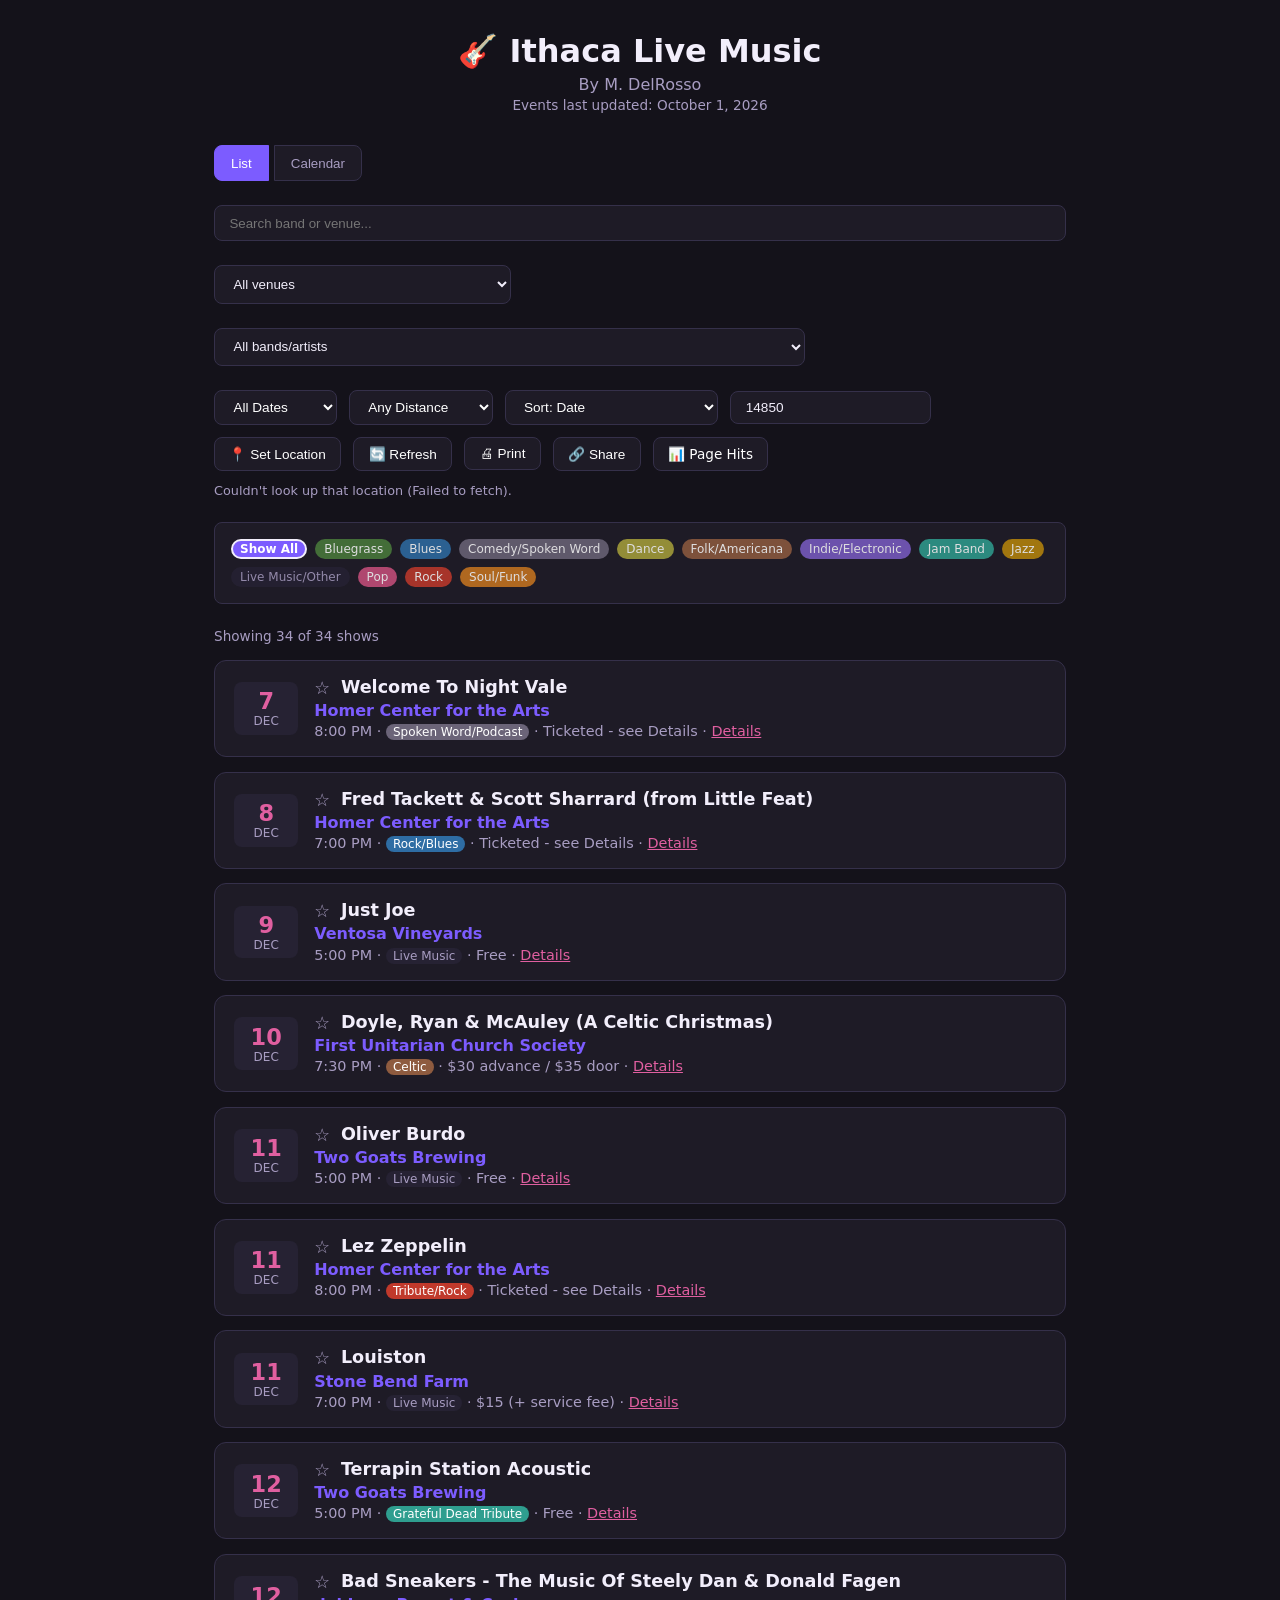
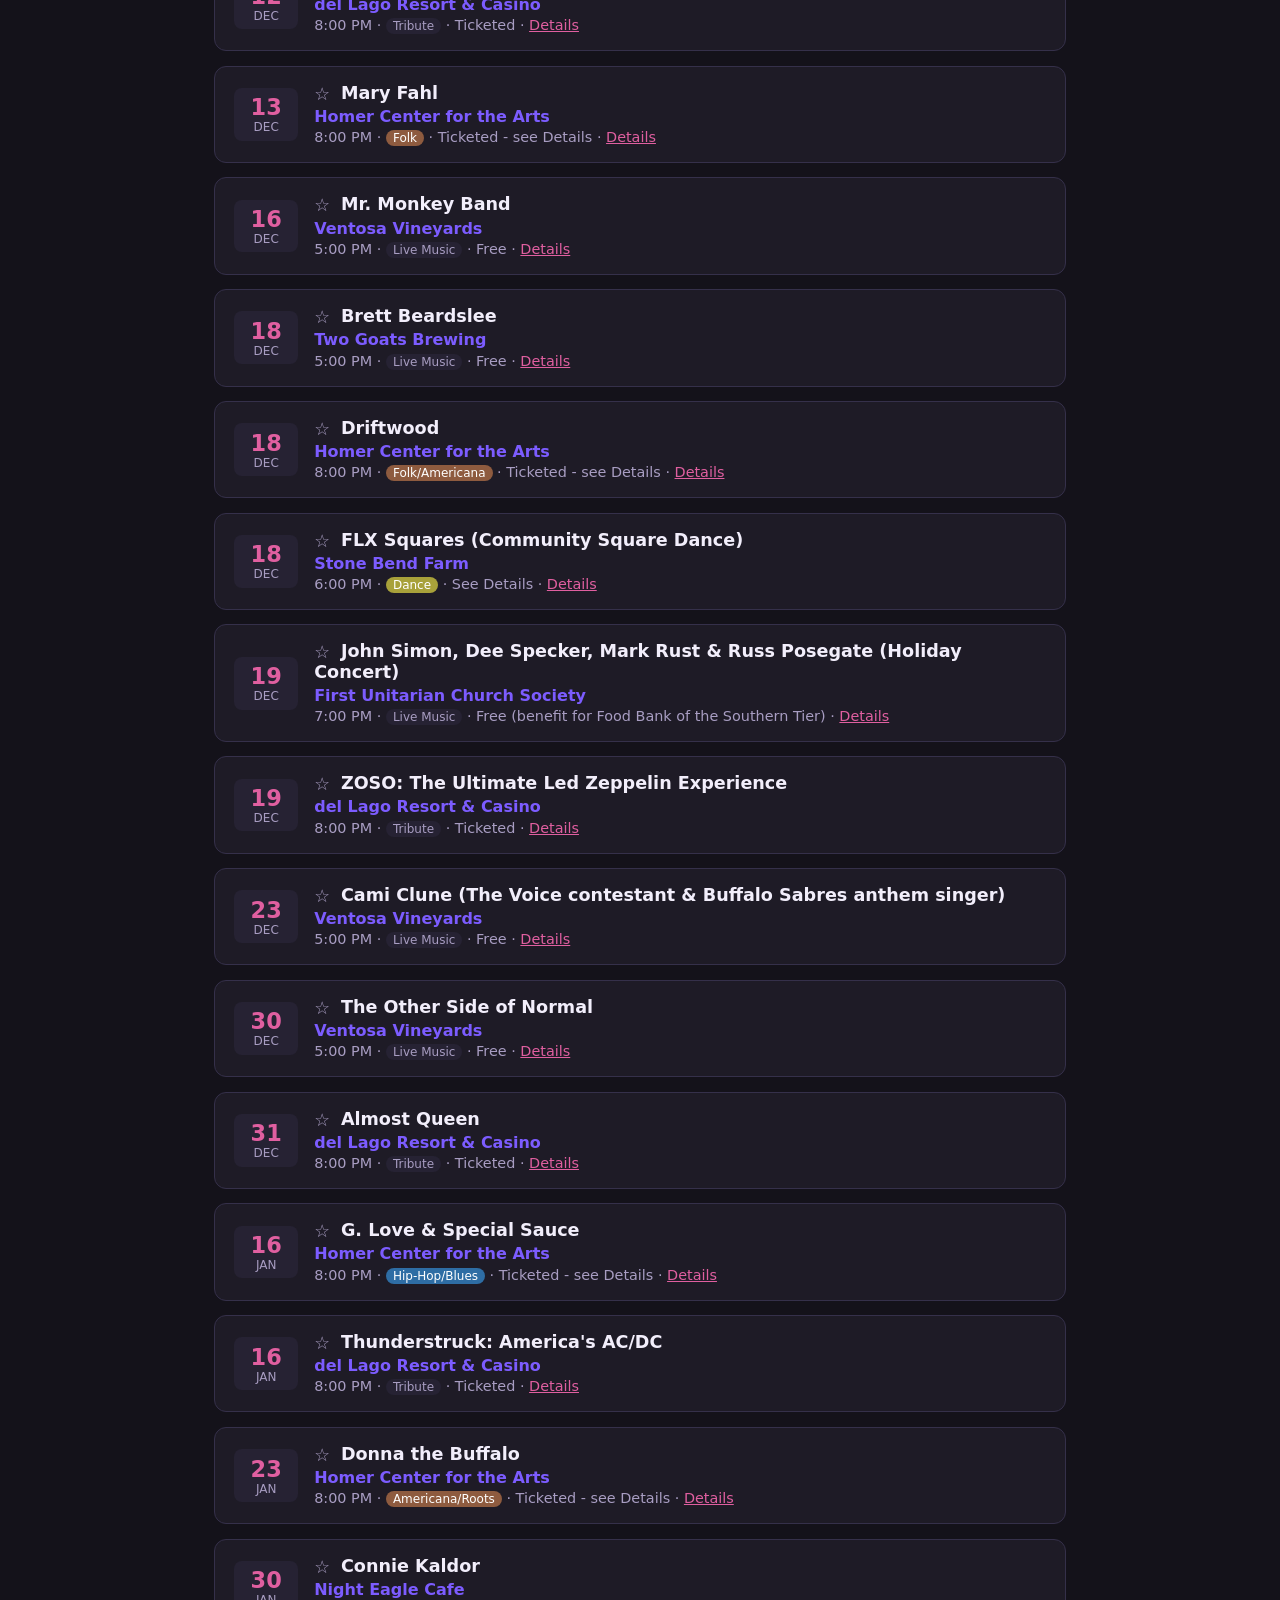
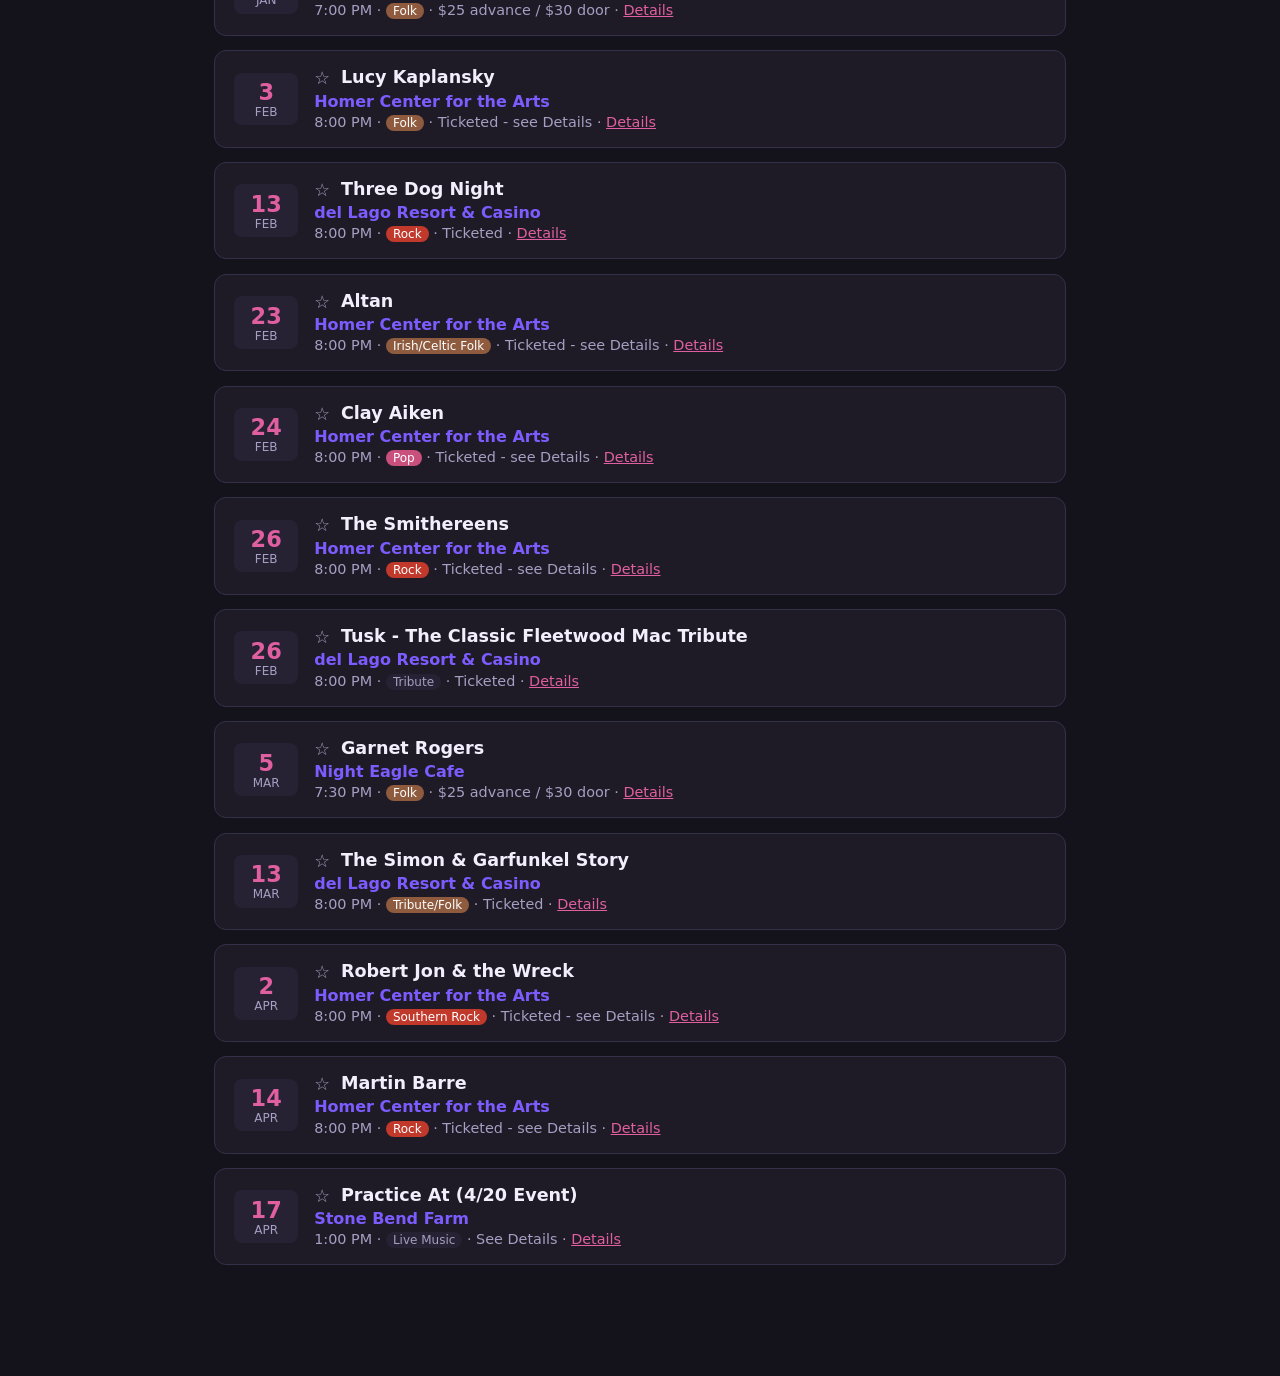
==== index.html @ fa87e31e "Add a Share button Uses the native share sheet on mobile (navigator.share), falling back to copying " ====
<!DOCTYPE html>
<html lang="en">
<head>
  <meta charset="UTF-8">
  <meta name="viewport" content="width=device-width, initial-scale=1.0">
  <title>Ithaca Live Music</title>
  <link rel="stylesheet" href="style.css">
  <link rel="manifest" href="manifest.json">
  <link rel="icon" type="image/png" sizes="512x512" href="icon-512.png">
  <link rel="apple-touch-icon" href="icon-192.png">
  <meta name="theme-color" content="#14121a">
</head>
<body>
  <header>
    <h1>🎸 Ithaca Live Music</h1>
    <p class="subtitle">By M. DelRosso</p>
    <p id="lastUpdated" class="last-updated"></p>
  </header>

  <main>
    <div class="controls">
      <div class="view-toggle">
        <button id="listViewBtn" class="active">List</button>
        <button id="calendarViewBtn">Calendar</button>
      </div>
    </div>

    <div class="controls">
      <input id="search" type="text" placeholder="Search band or venue..." list="venueSuggestions">
      <datalist id="venueSuggestions"></datalist>
    </div>

    <div class="controls">
      <select id="venueFilter">
        <option value="">All venues</option>
      </select>
      <button id="addVenueToggleBtn">+ Add Venue</button>
    </div>

    <div class="controls">
      <select id="bandFilter">
        <option value="">All bands/artists</option>
      </select>
      <button id="addBandToggleBtn">+ Add Band</button>
    </div>

    <div id="addVenueForm" class="controls add-venue-form hidden">
      <input id="newVenueName" type="text" placeholder="Venue name">
      <input id="newVenueAddress" type="text" placeholder="Address, town, or zip code">
      <button id="saveVenueBtn">Save Venue</button>
      <button id="cancelVenueBtn">Cancel</button>
      <span id="addVenueStatus" class="location-status"></span>
    </div>

    <div id="addBandForm" class="controls add-venue-form hidden">
      <input id="newBandName" type="text" placeholder="Band/artist name to follow">
      <button id="saveBandBtn">Follow Band</button>
      <button id="cancelBandBtn">Cancel</button>
      <span id="addBandStatus" class="location-status"></span>
    </div>

    <div id="manageForm" class="manage-panel hidden">
      <p class="manage-note">Venues and bands you've added yourself here can be renamed or
        deleted outright. Any other venue or band/artist in the app can also have its address
        (venues) or genre color (bands) fixed here — those changes are saved in this browser
        only, not shared with other devices. To fully rename or remove a venue/band for everyone,
        ask for that directly.</p>
      <p id="manageStatus" class="location-status"></p>
      <h3>Venues</h3>
      <input type="text" id="manageVenueSearch" class="manage-search" placeholder="Search venues...">
      <div id="manageVenuesList" class="manage-list"></div>
      <h3>Bands &amp; Artists</h3>
      <input type="text" id="manageBandSearch" class="manage-search" placeholder="Search bands/artists...">
      <div id="manageBandsList" class="manage-list"></div>
      <button id="closeManageBtn">Close</button>
    </div>

    <div class="controls secondary-controls">
      <select id="daysFilter">
        <option value="all">All Dates</option>
        <option value="1">Next 1 day</option>
        <option value="2">Next 2 days</option>
        <option value="3">Next 3 days</option>
        <option value="4">Next 4 days</option>
        <option value="5">Next 5 days</option>
        <option value="6">Next 6 days</option>
        <option value="7">Next 7 days</option>
      </select>
      <select id="distanceFilter">
        <option value="any">Any Distance</option>
        <option value="5">Within 5 miles</option>
        <option value="10">Within 10 miles</option>
        <option value="15">Within 15 miles</option>
        <option value="20">Within 20 miles</option>
        <option value="30">Within 30 miles</option>
        <option value="50">Within 50 miles</option>
      </select>
      <select id="sortBy">
        <option value="date">Sort: Date</option>
        <option value="band">Sort: Performer/Artist (A-Z)</option>
      </select>
      <input id="locationInput" type="text" placeholder="Zip code, town, or address">
      <button id="setLocationBtn">📍 Set Location</button>
      <button id="refreshBtn" title="Reload shows.json and venues.json">🔄 Refresh</button>
      <button id="printBtn" title="Print the current list of shows">🖨 Print</button>
      <button id="shareBtn" title="Share this app">🔗 Share</button>
      <button id="manageToggleBtn">⚙ Manage</button>
      <a id="pageHitsLink" href="https://abacus.jasoncameron.dev/get/ithaca-live-music-mdelrosso/visits" target="_blank" rel="noopener" title="See total page hits (opens the raw count)">📊 Page Hits</a>
      <span id="locationStatus" class="location-status"></span>
      <span id="refreshStatus" class="location-status"></span>
      <span id="shareStatus" class="location-status"></span>
    </div>

    <div id="genreLegendPanel" class="genre-legend">
      <div id="genreLegendList" class="genre-legend-list"></div>
    </div>

    <p id="showCount" class="show-count"></p>

    <section id="listView" class="view"></section>

    <section id="calendarView" class="view hidden">
      <div class="calendar-nav">
        <button id="prevMonth">&larr;</button>
        <h2 id="calendarMonthLabel"></h2>
        <button id="nextMonth">&rarr;</button>
      </div>
      <div class="calendar-grid" id="calendarGrid"></div>
    </section>
  </main>

  <footer>
    <p id="adminFooterNote">Show data lives in <code>shows.json</code> — edit that file to add or update shows. Venues and
    bands added with the "+ Add Venue" / "+ Add Band" buttons are saved in this browser only (not shared
    with other devices). Use "⚙ Manage" to rename or delete ones you've added.</p>
  </footer>

  <script src="script.js"></script>
</body>
</html>
---- style.css ----
:root {
  --bg: #14121a;
  --panel: #1e1b26;
  --panel-2: #262233;
  --text: #f2eefb;
  --muted: #a89dc2;
  --accent: #e05fa0;
  --accent-2: #7c5cff;
  --border: #35304a;
}

* {
  box-sizing: border-box;
}

body {
  margin: 0;
  font-family: "Segoe UI", system-ui, sans-serif;
  background: var(--bg);
  color: var(--text);
}

header {
  padding: 2rem 1.5rem 1rem;
  text-align: center;
}

header h1 {
  margin: 0;
  font-size: 2rem;
}

.subtitle {
  color: var(--muted);
  margin: 0.3rem 0 0;
}

.last-updated {
  color: var(--muted);
  margin: 0.2rem 0 0;
  font-size: 0.85rem;
}

main {
  max-width: 900px;
  margin: 0 auto;
  padding: 1rem 1.5rem 3rem;
}

.controls {
  display: flex;
  flex-wrap: wrap;
  gap: 0.75rem;
  margin-bottom: 1.5rem;
}

#search {
  flex: 1;
  min-width: 180px;
  padding: 0.6rem 0.9rem;
  border-radius: 8px;
  border: 1px solid var(--border);
  background: var(--panel);
  color: var(--text);
}

#venueFilter,
#bandFilter {
  padding: 0.6rem 0.9rem;
  border-radius: 8px;
  border: 1px solid var(--border);
  background: var(--panel);
  color: var(--text);
}

#addVenueToggleBtn,
#addBandToggleBtn {
  padding: 0.6rem 0.9rem;
  border-radius: 8px;
  border: 1px solid var(--border);
  background: var(--panel);
  color: var(--muted);
  cursor: pointer;
}

.manage-panel {
  background: var(--panel);
  border: 1px solid var(--border);
  border-radius: 8px;
  padding: 1rem;
  margin-bottom: 1.5rem;
}

.genre-legend {
  background: var(--panel);
  border: 1px solid var(--border);
  border-radius: 8px;
  padding: 1rem;
  margin-bottom: 1.5rem;
}

.genre-legend-list {
  display: flex;
  flex-wrap: wrap;
  gap: 0.5rem;
}

.legend-swatch {
  font-size: 0.85rem;
  padding: 0.3rem 0.7rem;
  border: 2px solid transparent;
  cursor: pointer;
  font-family: inherit;
  opacity: 0.85;
}

.legend-swatch:hover {
  opacity: 1;
}

.legend-swatch-all {
  background: var(--accent-2);
  color: white;
  font-weight: 600;
}

.legend-swatch-active {
  border-color: var(--text);
  opacity: 1;
}

.manage-panel h3 {
  margin: 1rem 0 0.5rem;
  font-size: 0.95rem;
  color: var(--muted);
}

.manage-panel h3:first-of-type {
  margin-top: 0.5rem;
}

.manage-note {
  color: var(--muted);
  font-size: 0.8rem;
  margin: 0;
}

.manage-list {
  display: flex;
  flex-direction: column;
  gap: 0.5rem;
}

.manage-row {
  display: flex;
  align-items: center;
  justify-content: space-between;
  gap: 0.75rem;
  background: var(--panel-2);
  border: 1px solid var(--border);
  border-radius: 6px;
  padding: 0.5rem 0.75rem;
  flex-wrap: wrap;
}

.manage-row-info {
  display: flex;
  flex-direction: column;
  gap: 0.1rem;
  font-size: 0.9rem;
}

.manage-row-address {
  color: var(--muted);
  font-size: 0.75rem;
}

.manage-row-actions {
  display: flex;
  gap: 0.5rem;
  flex-shrink: 0;
}

.manage-row-actions button {
  padding: 0.3rem 0.6rem;
  border-radius: 6px;
  border: 1px solid var(--border);
  background: var(--panel);
  color: var(--text);
  cursor: pointer;
  font-size: 0.78rem;
}

.manage-delete-btn {
  color: var(--accent) !important;
}

.manage-row-confirm {
  border-color: var(--accent);
}

.manage-confirm-delete-btn {
  background: var(--accent) !important;
  border-color: var(--accent) !important;
  color: white !important;
}

.manage-row-editing {
  flex-direction: column;
  align-items: stretch;
}

.manage-edit-fields {
  display: flex;
  gap: 0.5rem;
  flex-wrap: wrap;
}

.manage-edit-fields input {
  flex: 1;
  min-width: 160px;
  padding: 0.4rem 0.6rem;
  border-radius: 6px;
  border: 1px solid var(--border);
  background: var(--panel);
  color: var(--text);
  font-size: 0.85rem;
}

.manage-search {
  width: 100%;
  box-sizing: border-box;
  padding: 0.5rem 0.75rem;
  border-radius: 6px;
  border: 1px solid var(--border);
  background: var(--panel-2);
  color: var(--text);
  font-size: 0.85rem;
  margin: 0.3rem 0 0.6rem;
}

.manage-genre-select {
  padding: 0.3rem 0.5rem;
  border-radius: 6px;
  border: 1px solid var(--border);
  background: var(--panel-2);
  color: var(--text);
  font-size: 0.8rem;
  max-width: 170px;
}

.manage-save-edit-btn {
  background: var(--accent-2) !important;
  border-color: var(--accent-2) !important;
  color: white !important;
}

#closeManageBtn {
  margin-top: 1rem;
  padding: 0.5rem 0.9rem;
  border-radius: 8px;
  border: 1px solid var(--border);
  background: var(--panel-2);
  color: var(--text);
  cursor: pointer;
  font-size: 0.85rem;
}

.secondary-controls,
.add-venue-form {
  align-items: center;
}

.add-venue-form {
  background: var(--panel);
  border: 1px solid var(--border);
  border-radius: 8px;
  padding: 0.75rem;
}

#newVenueName,
#newVenueAddress,
#newBandName {
  padding: 0.5rem 0.9rem;
  border-radius: 8px;
  border: 1px solid var(--border);
  background: var(--panel-2);
  color: var(--text);
  font-size: 0.85rem;
}

#newVenueName {
  min-width: 160px;
}

#newVenueAddress {
  min-width: 220px;
}

#newBandName {
  min-width: 220px;
}

#saveVenueBtn,
#cancelVenueBtn,
#saveBandBtn,
#cancelBandBtn {
  padding: 0.5rem 0.9rem;
  border-radius: 8px;
  border: 1px solid var(--border);
  background: var(--panel-2);
  color: var(--text);
  cursor: pointer;
  font-size: 0.85rem;
}

#saveVenueBtn,
#saveBandBtn {
  background: var(--accent-2);
  border-color: var(--accent-2);
  color: white;
}

#locationInput {
  padding: 0.5rem 0.9rem;
  border-radius: 8px;
  border: 1px solid var(--border);
  background: var(--panel);
  color: var(--text);
  font-size: 0.85rem;
  min-width: 200px;
}

#daysFilter,
#distanceFilter,
#sortBy {
  padding: 0.5rem 0.9rem;
  border-radius: 8px;
  border: 1px solid var(--border);
  background: var(--panel);
  color: white;
  cursor: pointer;
  font-size: 0.85rem;
}

#setLocationBtn,
#refreshBtn,
#printBtn,
#shareBtn,
#manageToggleBtn,
#pageHitsLink {
  padding: 0.5rem 0.9rem;
  border-radius: 8px;
  border: 1px solid var(--border);
  background: var(--panel);
  color: white;
  cursor: pointer;
  font-size: 0.85rem;
}

#pageHitsLink {
  display: inline-block;
  text-decoration: none;
}

#refreshBtn:disabled {
  opacity: 0.6;
  cursor: default;
}

.location-status {
  color: var(--muted);
  font-size: 0.8rem;
}

.show-count {
  color: var(--muted);
  font-size: 0.85rem;
  margin: 0 0 1rem;
}

.distance-badge {
  display: inline-block;
  background: var(--panel-2);
  color: var(--muted);
  font-size: 0.75rem;
  padding: 1px 6px;
  border-radius: 999px;
  margin-left: 0.4rem;
}

.show-card.favorite {
  border-color: var(--accent);
  box-shadow: 0 0 0 1px var(--accent);
}

.genre-badge {
  display: inline-block;
  padding: 1px 7px;
  border-radius: 999px;
  font-size: 0.75rem;
  color: white;
}

.genre-rock {
  background: #c0392b;
}

.genre-blues {
  background: #2e6da4;
}

.genre-jazz {
  background: #b8860b;
}

.genre-bluegrass {
  background: #4a7c3c;
}

.genre-folk {
  background: #8e5b3f;
}

.genre-soul {
  background: #c9761f;
}

.genre-jam {
  background: #2f9e8f;
}

.genre-indie {
  background: #7a5cc4;
}

.genre-pop {
  background: #c94f7c;
}

.genre-dance {
  background: #a8a13a;
}

.genre-comedy {
  background: #6b6478;
}

.genre-other {
  background: var(--panel-2);
  color: var(--muted);
}

.calendar-cell .cell-show.genre-other {
  background: var(--accent-2);
  color: white;
}

.favorite-toggle {
  position: relative;
  display: inline-flex;
  align-items: center;
  cursor: pointer;
  font-size: 1.1rem;
  color: var(--muted);
  margin-right: 0.3rem;
  vertical-align: middle;
}

.favorite-toggle input {
  position: absolute;
  opacity: 0;
  width: 1px;
  height: 1px;
  cursor: pointer;
}

.favorite-toggle input:checked + span {
  color: var(--accent);
}

.view-toggle button {
  padding: 0.6rem 1rem;
  border: 1px solid var(--border);
  background: var(--panel);
  color: var(--muted);
  cursor: pointer;
}

.view-toggle button:first-child {
  border-radius: 8px 0 0 8px;
}

.view-toggle button:last-child {
  border-radius: 0 8px 8px 0;
}

.view-toggle button.active {
  background: var(--accent-2);
  color: white;
  border-color: var(--accent-2);
}

.hidden {
  display: none;
}

.show-card {
  background: var(--panel);
  border: 1px solid var(--border);
  border-radius: 12px;
  padding: 1rem 1.2rem;
  margin-bottom: 0.9rem;
  display: flex;
  gap: 1rem;
  align-items: center;
}

.show-date {
  min-width: 64px;
  text-align: center;
  background: var(--panel-2);
  border-radius: 8px;
  padding: 0.4rem;
}

.show-date .day {
  font-size: 1.4rem;
  font-weight: 700;
  color: var(--accent);
}

.show-date .month {
  font-size: 0.75rem;
  text-transform: uppercase;
  color: var(--muted);
}

.show-info h3 {
  margin: 0 0 0.2rem;
  font-size: 1.1rem;
}

.show-info .venue {
  color: var(--accent-2);
  font-weight: 600;
}

.show-info .meta {
  color: var(--muted);
  font-size: 0.9rem;
  margin-top: 0.2rem;
}

.show-info a {
  color: var(--accent);
}

.empty-state {
  color: var(--muted);
  text-align: center;
  padding: 2rem 0;
}

.calendar-nav {
  display: flex;
  align-items: center;
  justify-content: center;
  gap: 1rem;
  margin-bottom: 1rem;
}

.calendar-nav button {
  background: var(--panel);
  border: 1px solid var(--border);
  color: var(--text);
  border-radius: 6px;
  padding: 0.3rem 0.7rem;
  cursor: pointer;
}

.calendar-grid {
  display: grid;
  grid-template-columns: repeat(7, 1fr);
  gap: 4px;
}

.calendar-cell {
  min-height: 80px;
  background: var(--panel);
  border: 1px solid var(--border);
  border-radius: 6px;
  padding: 0.3rem;
  font-size: 0.8rem;
}

.calendar-cell.empty {
  background: transparent;
  border: none;
}

.calendar-cell .cell-day {
  color: var(--muted);
  font-size: 0.75rem;
  margin-bottom: 0.2rem;
}

.calendar-cell .cell-show {
  color: white;
  border-radius: 4px;
  padding: 2px 4px;
  margin-top: 2px;
  font-size: 0.7rem;
  overflow: hidden;
  text-overflow: ellipsis;
  white-space: nowrap;
}

footer {
  text-align: center;
  color: var(--muted);
  font-size: 0.85rem;
  padding: 1.5rem;
}

footer code {
  background: var(--panel-2);
  padding: 0.1rem 0.4rem;
  border-radius: 4px;
}

@media print {
  html {
    font-size: 55%;
  }

  body {
    background: white;
    color: black;
  }

  .controls,
  .add-venue-form,
  .manage-panel,
  .genre-legend,
  .calendar-nav,
  #calendarView,
  footer,
  .location-status {
    display: none !important;
  }

  header {
    padding: 0 0 1rem;
  }

  .subtitle,
  .last-updated,
  .show-count {
    color: #444;
  }

  main {
    max-width: none;
    padding: 0;
  }

  .show-card {
    background: white;
    border: 1px solid #999;
    color: black;
    break-inside: avoid;
    box-shadow: none;
  }

  .show-card.favorite {
    box-shadow: none;
    border-color: #333;
  }

  .show-date {
    background: #eee;
  }

  .show-date .day {
    color: black;
  }

  .show-date .month,
  .show-info .meta,
  .distance-badge {
    color: #444;
  }

  .show-info .venue {
    color: #222;
  }

  .show-info a {
    color: black;
    text-decoration: underline;
  }

  .favorite-toggle {
    display: none;
  }

  .genre-badge {
    background: none !important;
    color: #444 !important;
    padding: 0;
  }
}
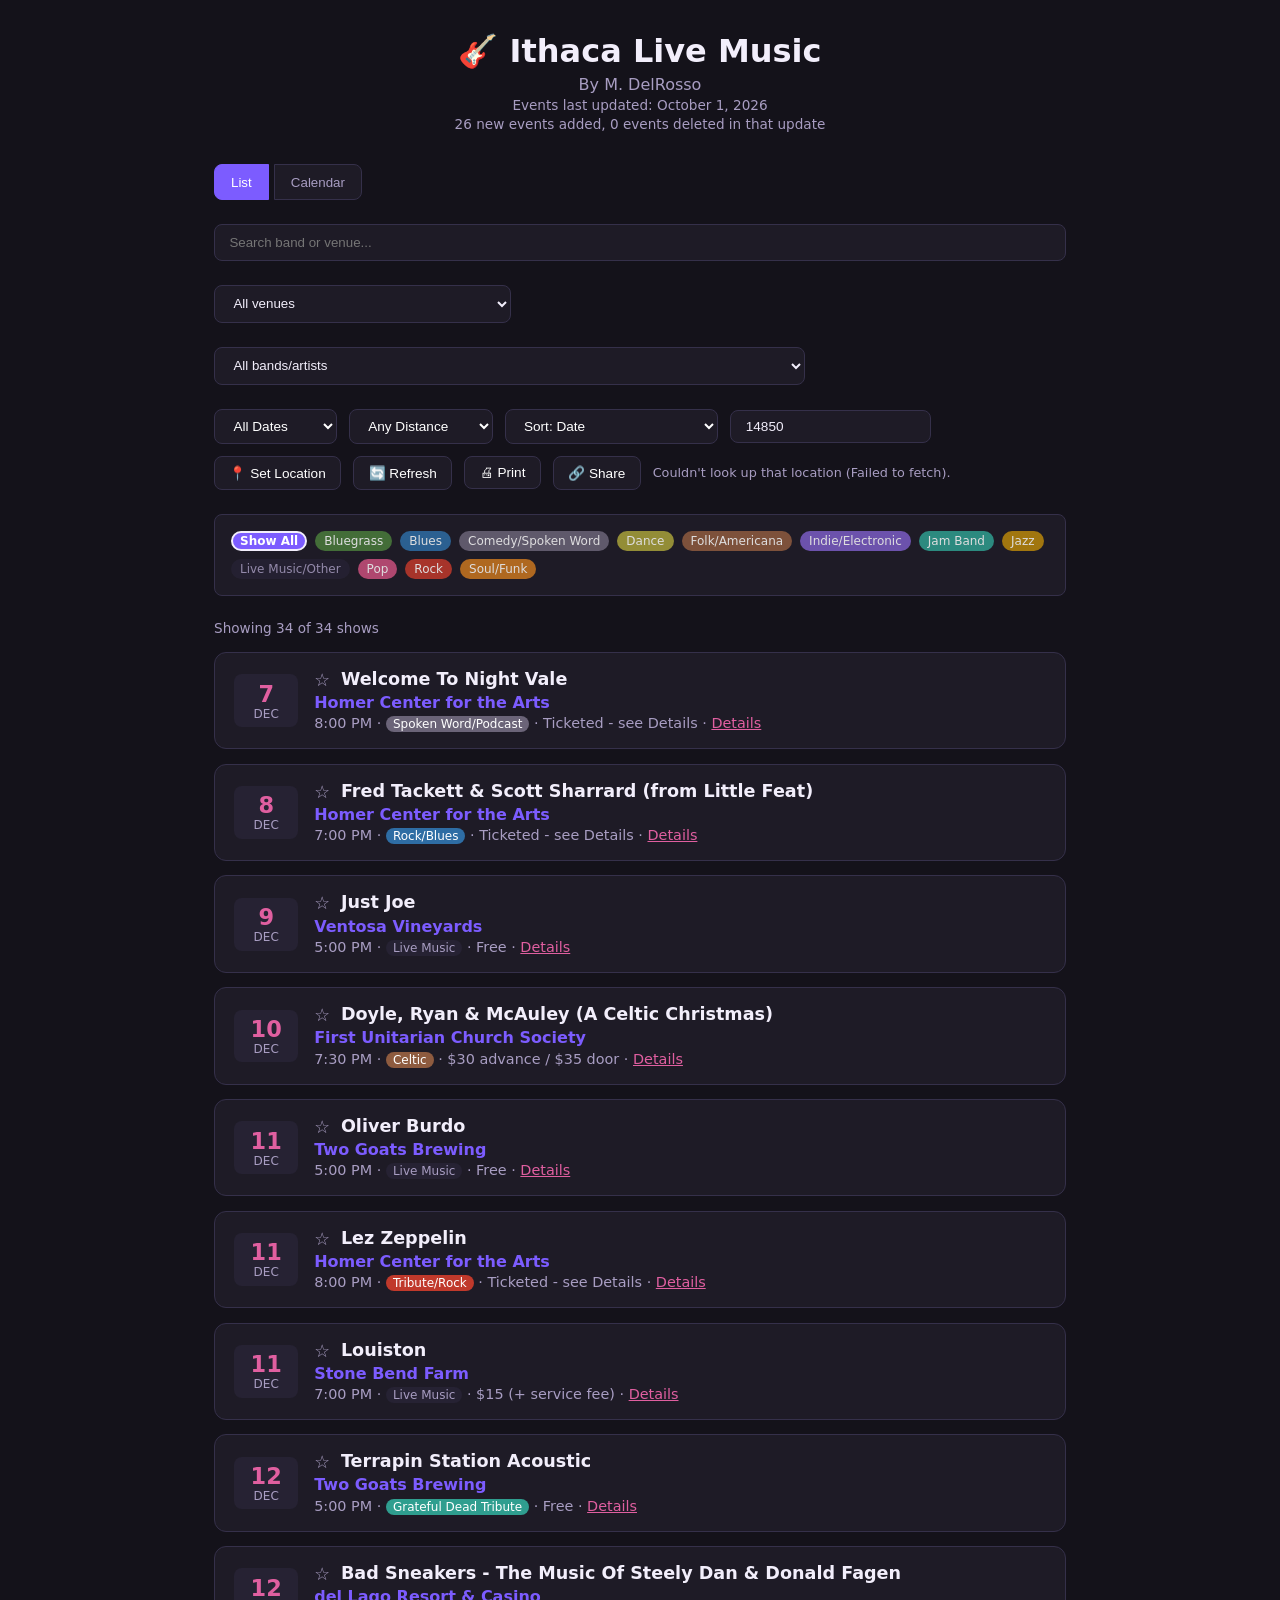
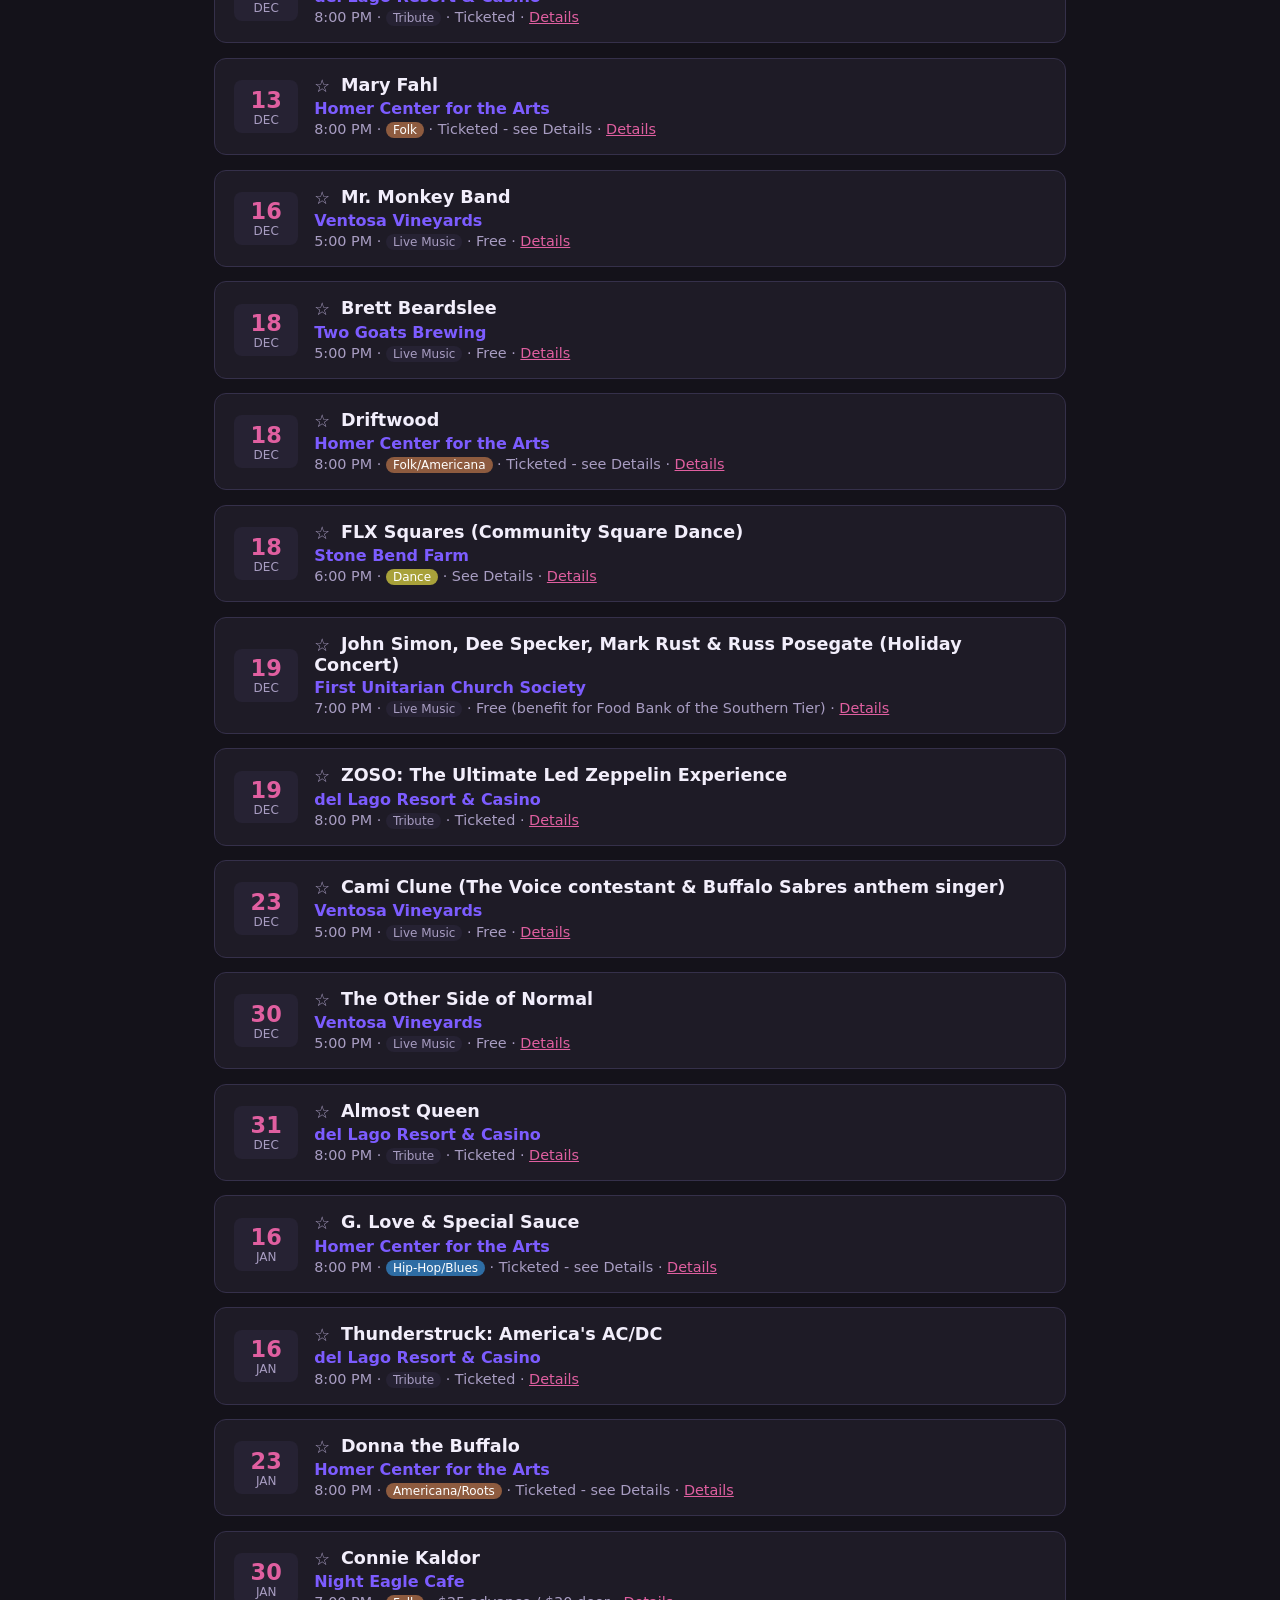
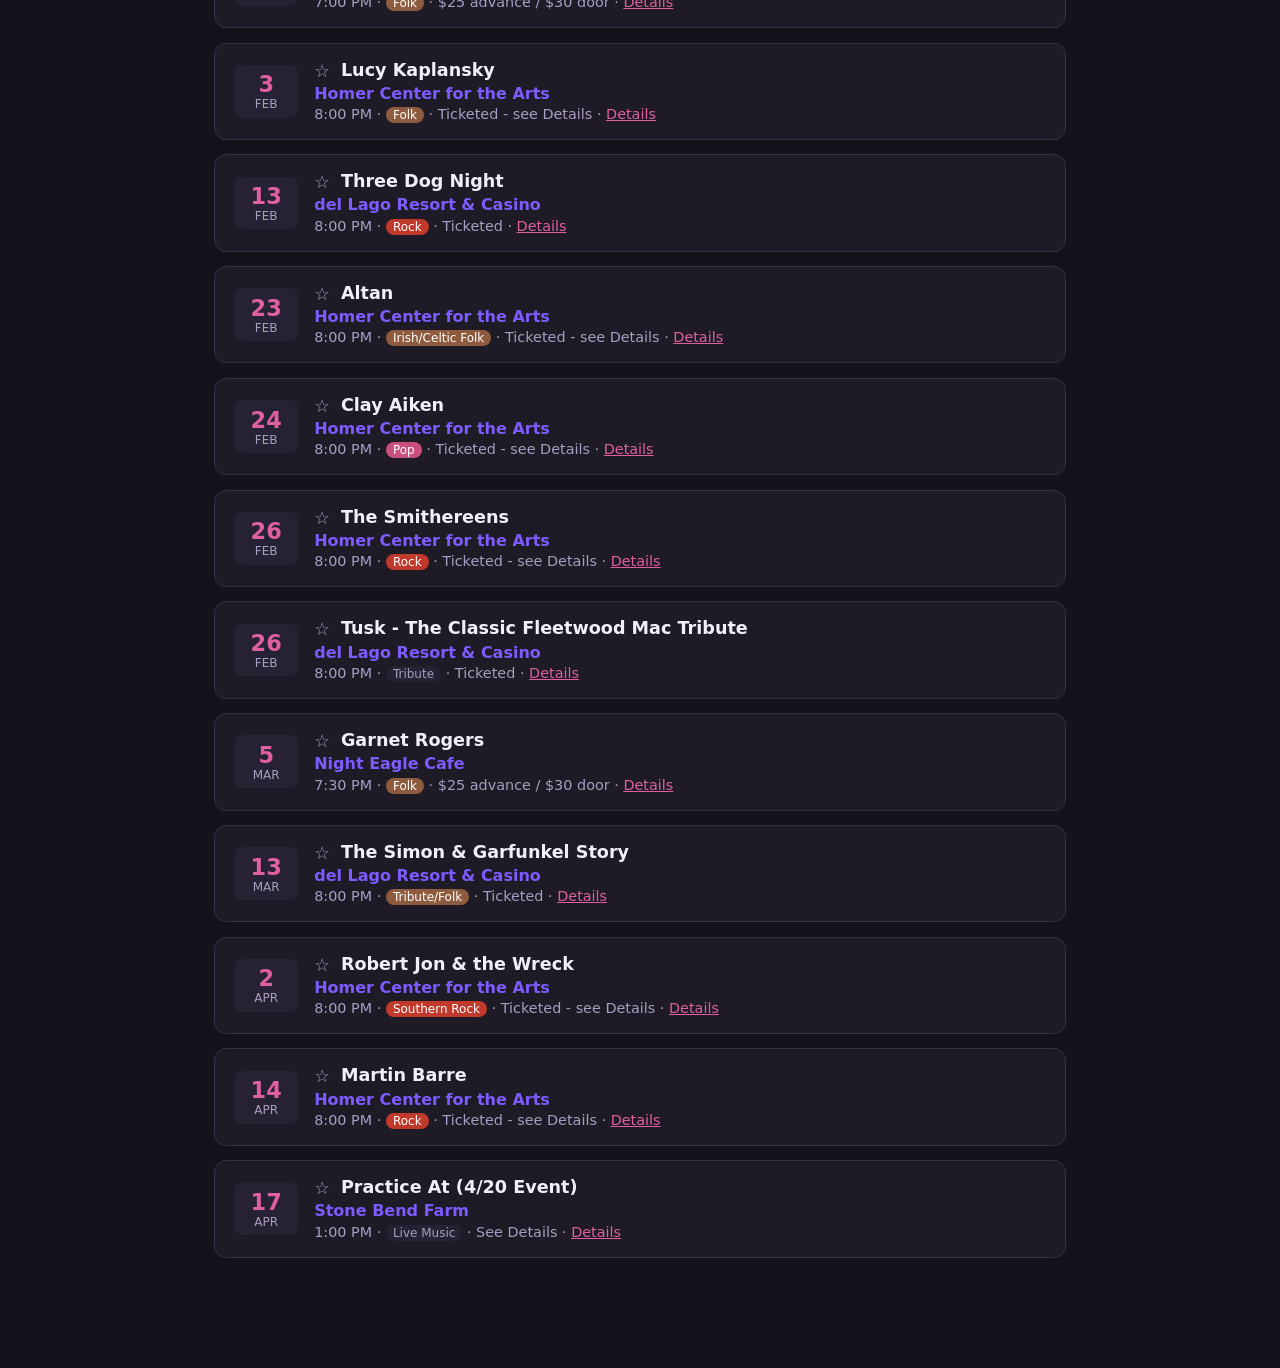
==== commit 789b965a: "Show how many events were added/deleted in the last update A second header line under "Events last u" ====
--- a/index.html
+++ b/index.html
@@ -15,6 +15,7 @@
     <h1>🎸 Ithaca Live Music</h1>
     <p class="subtitle">By M. DelRosso</p>
     <p id="lastUpdated" class="last-updated"></p>
+    <p id="lastUpdatedChanges" class="last-updated"></p>
   </header>
 
   <main>
@@ -78,6 +79,7 @@
     <div class="controls secondary-controls">
       <select id="daysFilter">
         <option value="all">All Dates</option>
+        <option value="0">Today</option>
         <option value="1">Next 1 day</option>
         <option value="2">Next 2 days</option>
         <option value="3">Next 3 days</option>
--- a/style.css
+++ b/style.css
@@ -363,6 +363,10 @@
   text-decoration: none;
 }
 
+#pageHitsLink.hidden {
+  display: none;
+}
+
 #refreshBtn:disabled {
   opacity: 0.6;
   cursor: default;
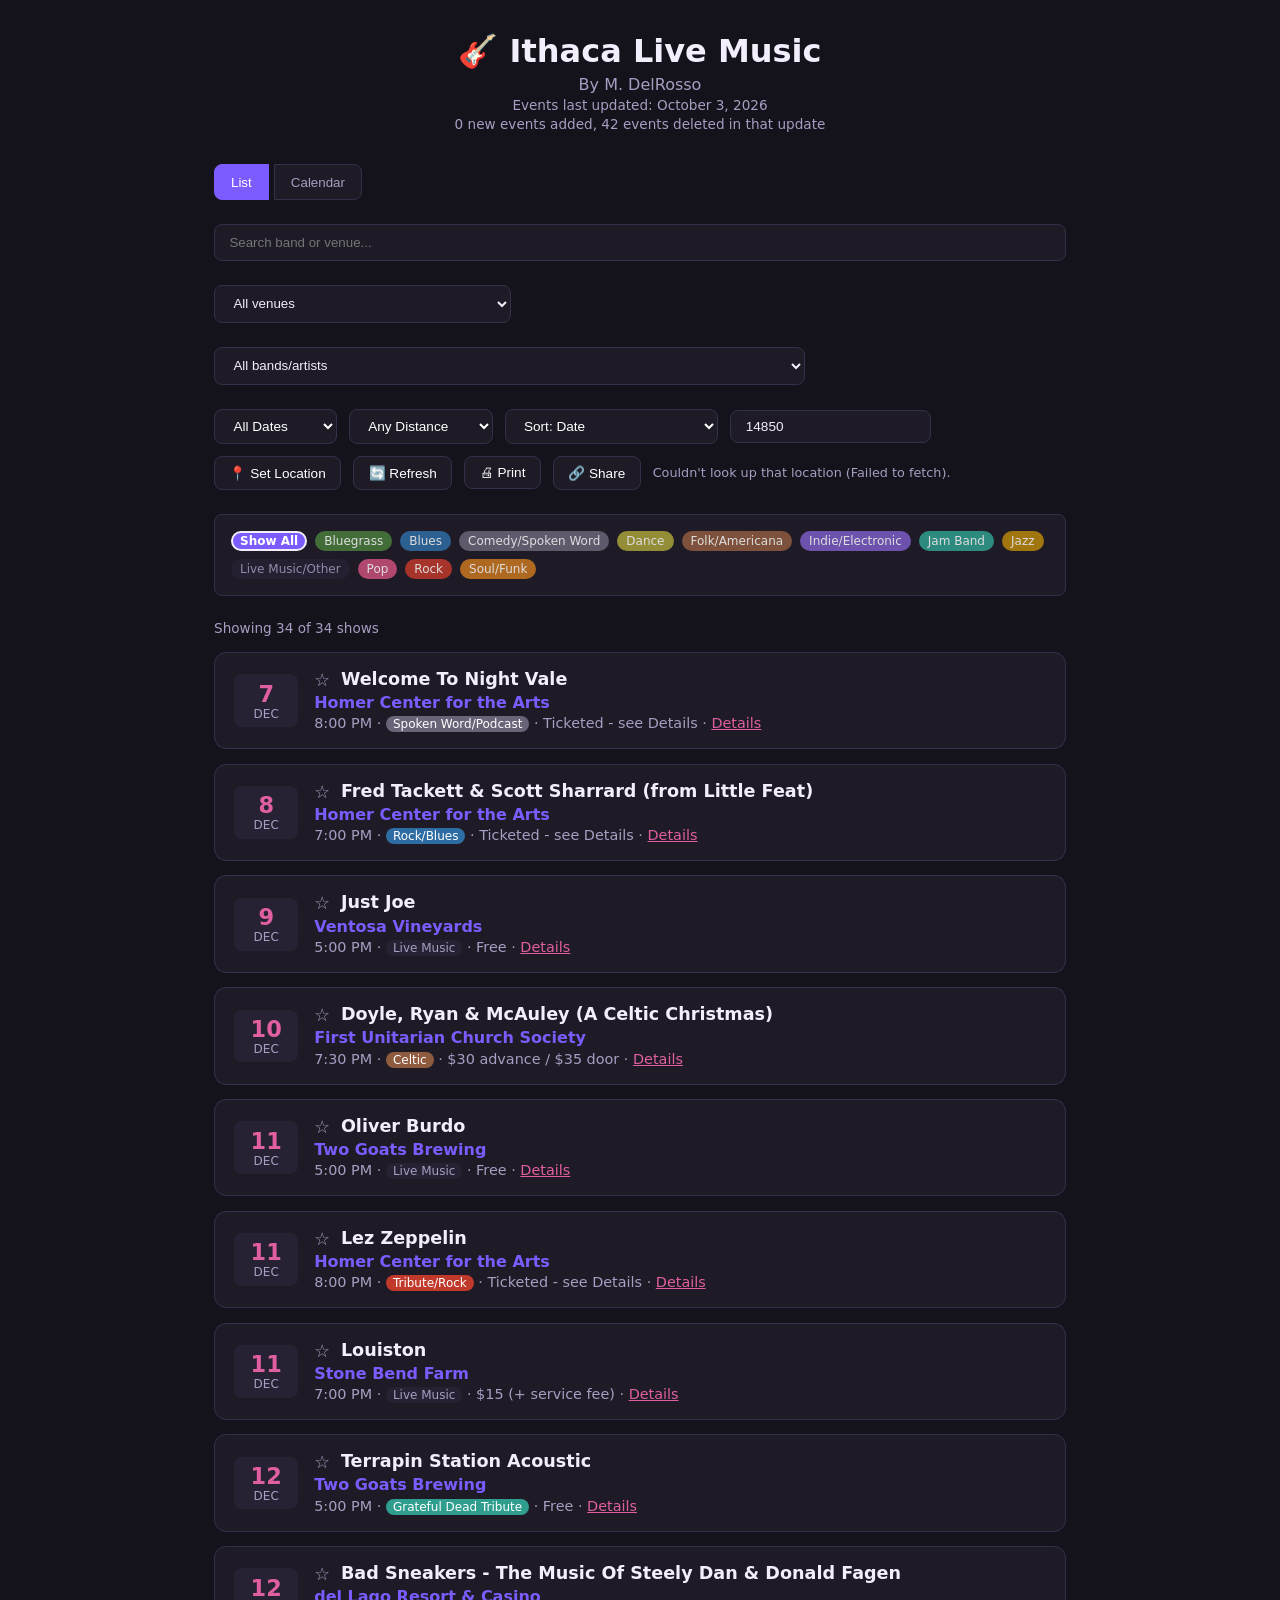
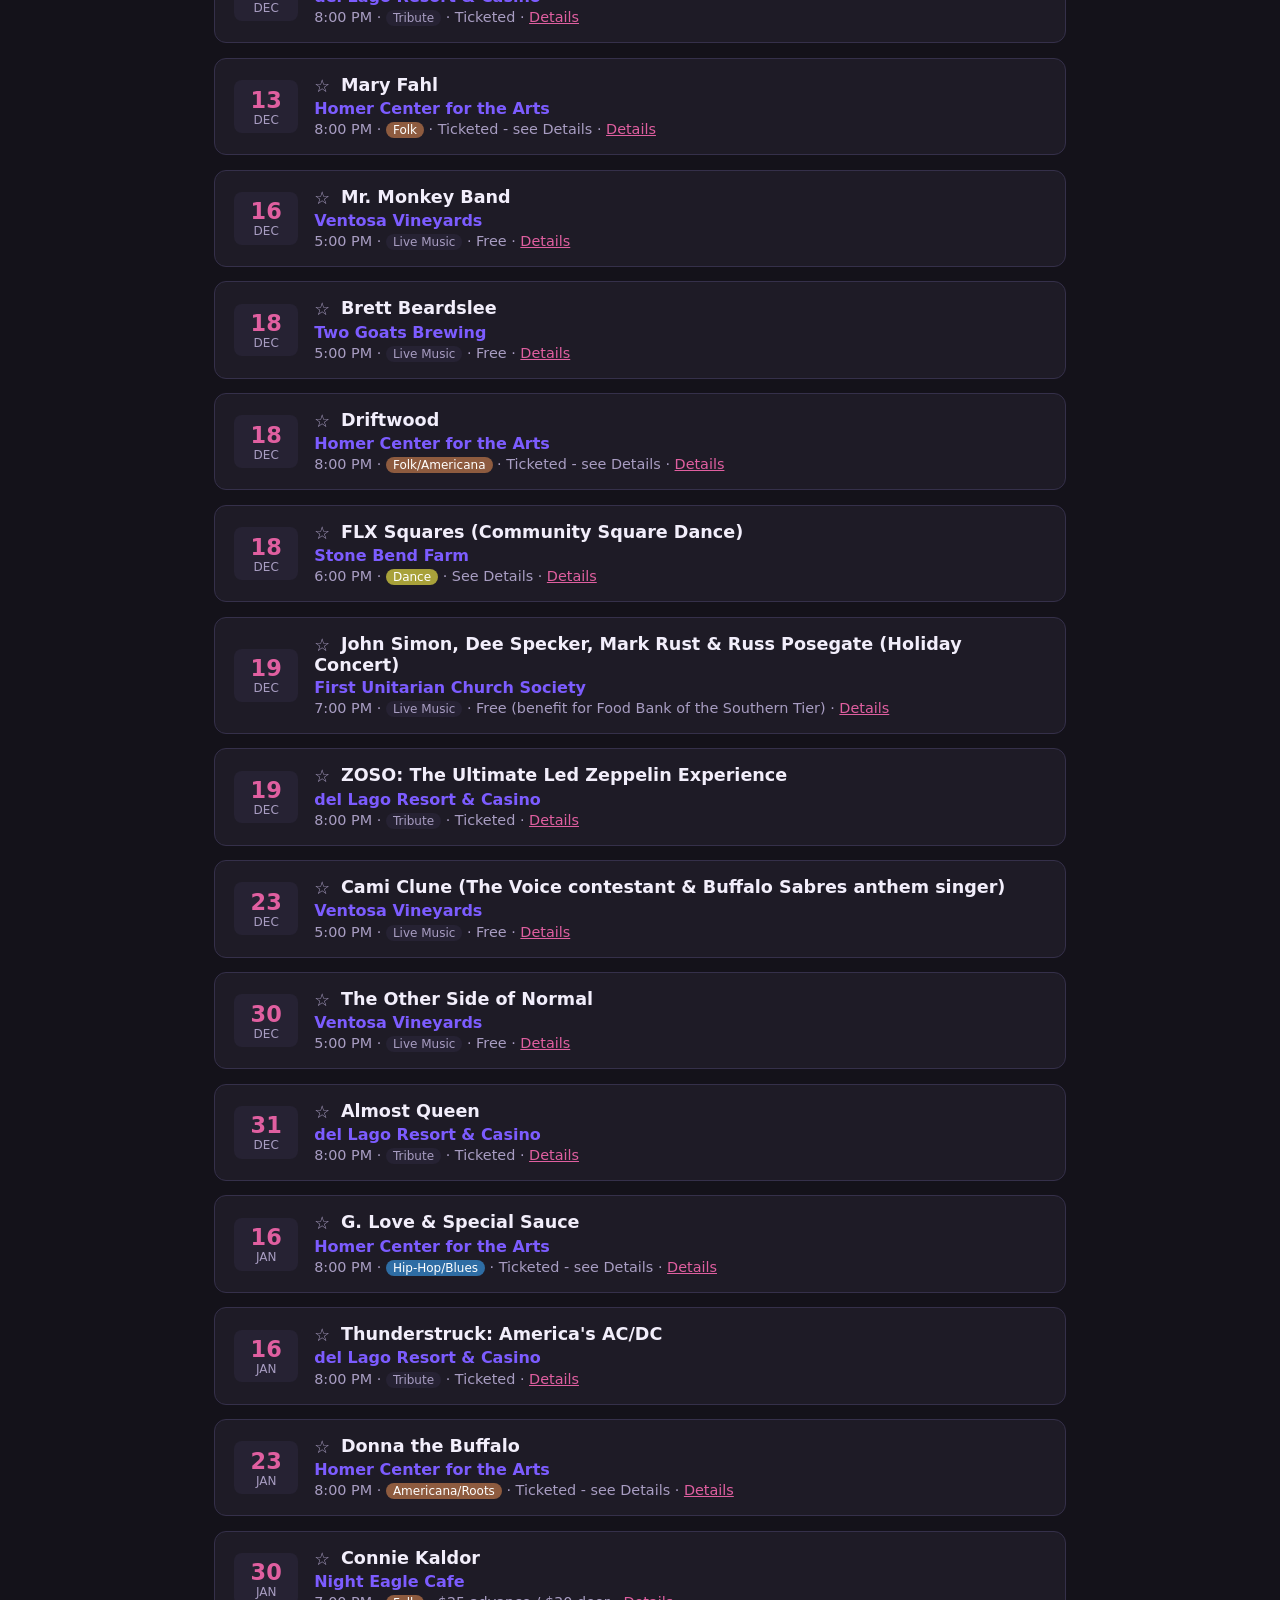
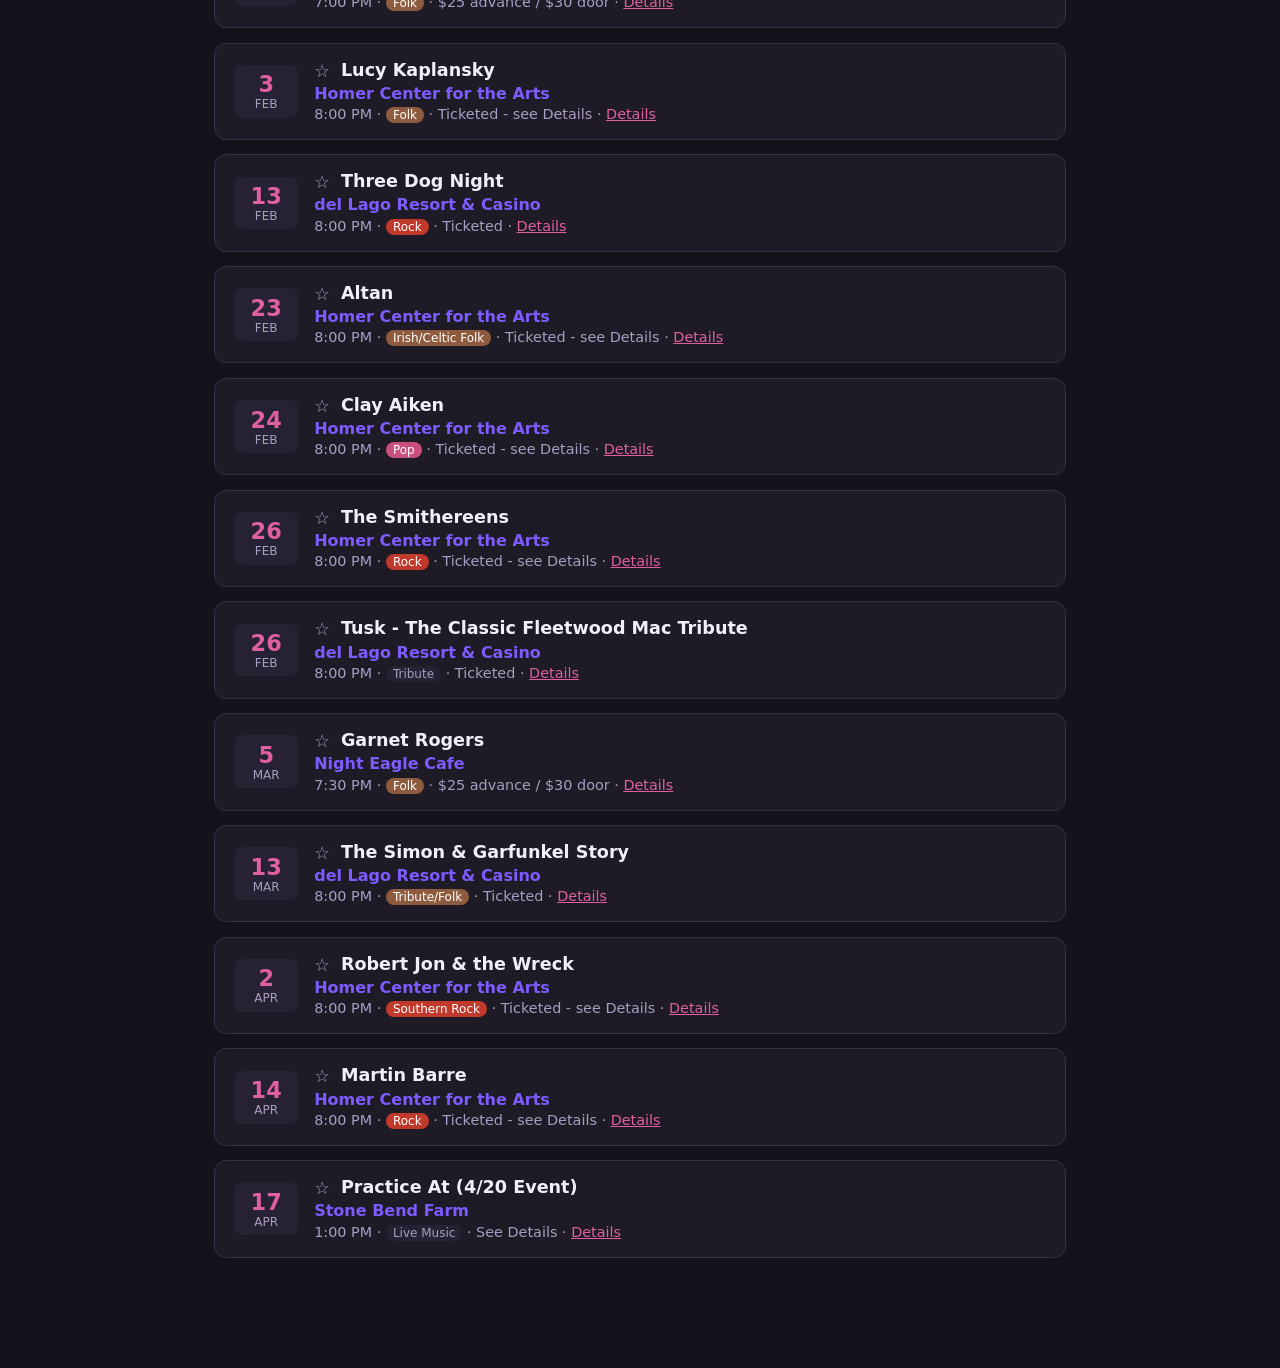
==== commit 39bfaf71: "Page Hits button opens a large single-number page Co-Authored-By: Claude Sonnet 5.5 <noreply@anthrop" ====
--- a/index.html
+++ b/index.html
@@ -107,7 +107,7 @@
       <button id="printBtn" title="Print the current list of shows">🖨 Print</button>
       <button id="shareBtn" title="Share this app">🔗 Share</button>
       <button id="manageToggleBtn">⚙ Manage</button>
-      <a id="pageHitsLink" href="https://abacus.jasoncameron.dev/get/ithaca-live-music-mdelrosso/visits" target="_blank" rel="noopener" title="See total page hits (opens the raw count)">📊 Page Hits</a>
+      <a id="pageHitsLink" href="hits.html" target="_blank" rel="noopener" title="See total page hits as a big number">📊 Page Hits</a>
       <span id="locationStatus" class="location-status"></span>
       <span id="refreshStatus" class="location-status"></span>
       <span id="shareStatus" class="location-status"></span>
--- a/style.css
+++ b/style.css
@@ -367,6 +367,16 @@
   display: none;
 }
 
+/* Admin-only controls: shown on localhost only (script.js hides them on the live site), so the
+   red outline marks what the live site doesn't have. */
+#addVenueToggleBtn,
+#addBandToggleBtn,
+#manageToggleBtn,
+#pageHitsLink {
+  border-color: #e53935;
+  box-shadow: 0 0 0 1px #e53935;
+}
+
 #refreshBtn:disabled {
   opacity: 0.6;
   cursor: default;
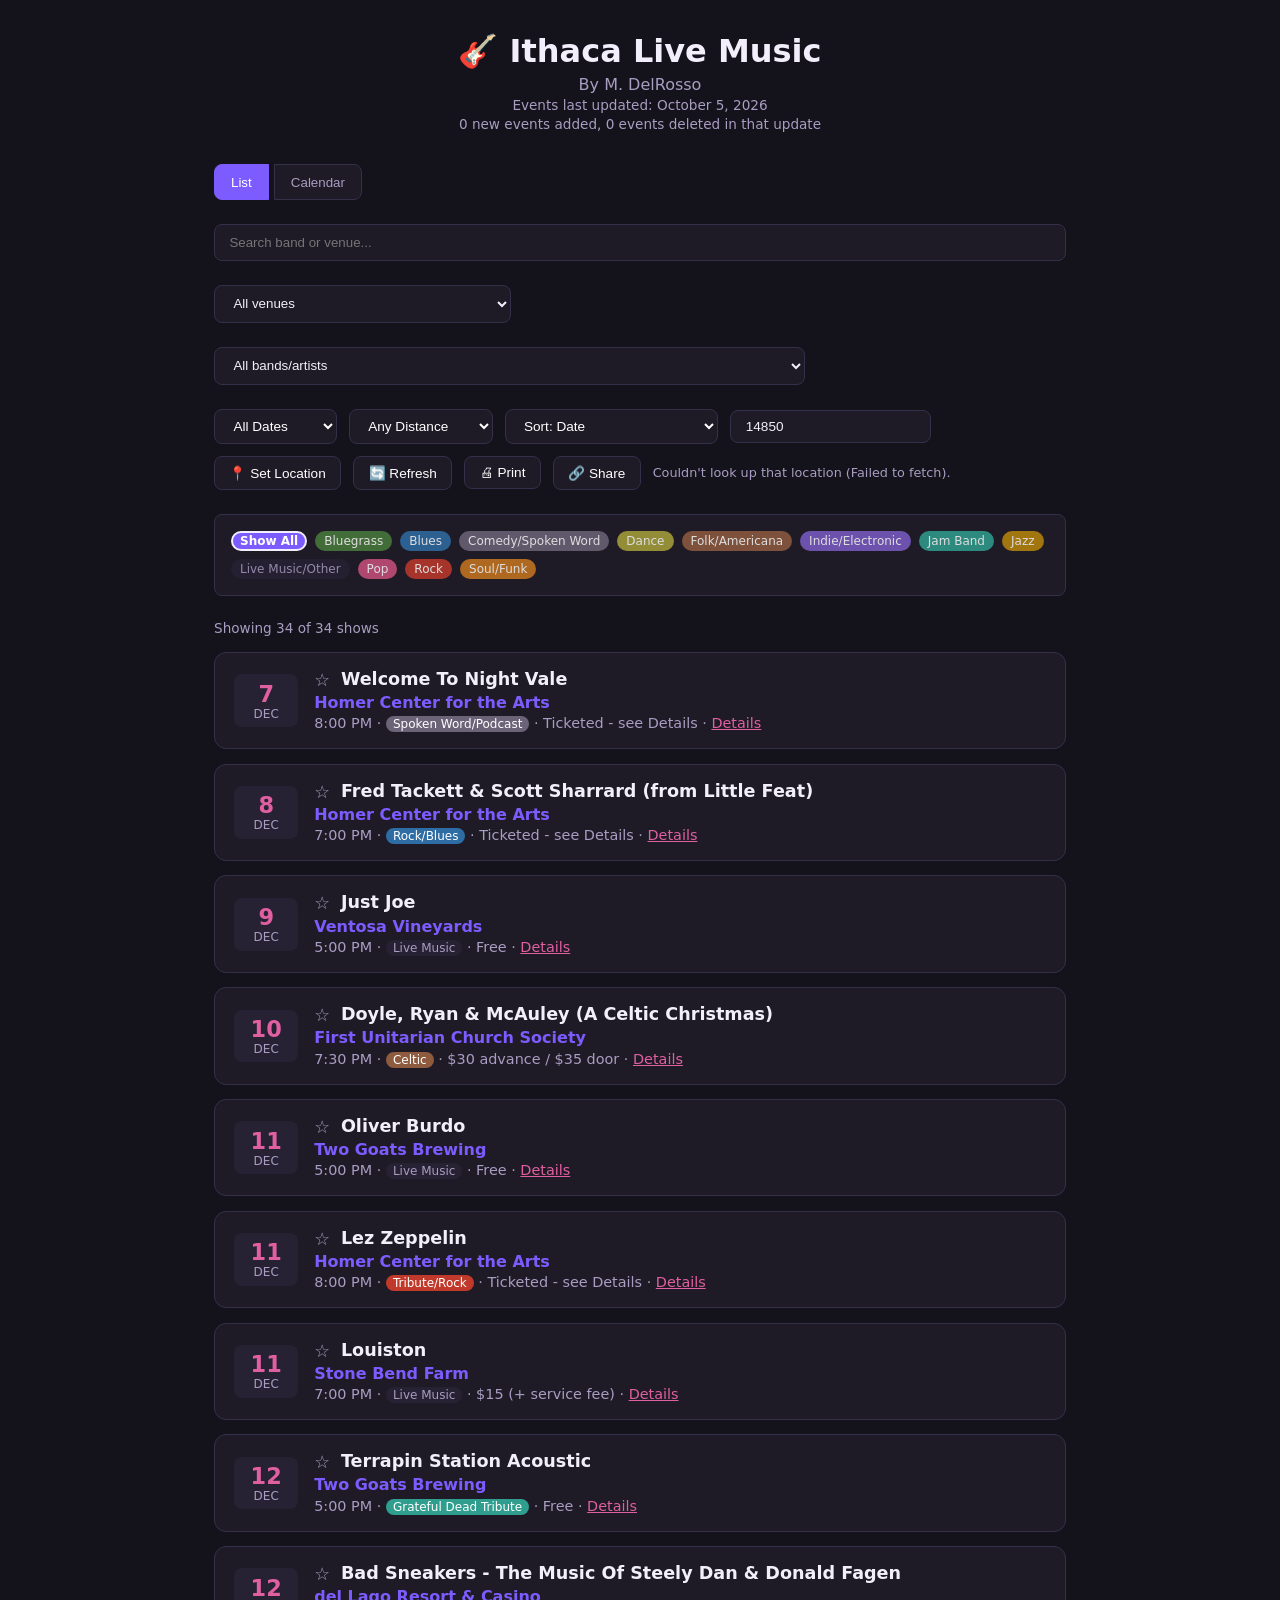
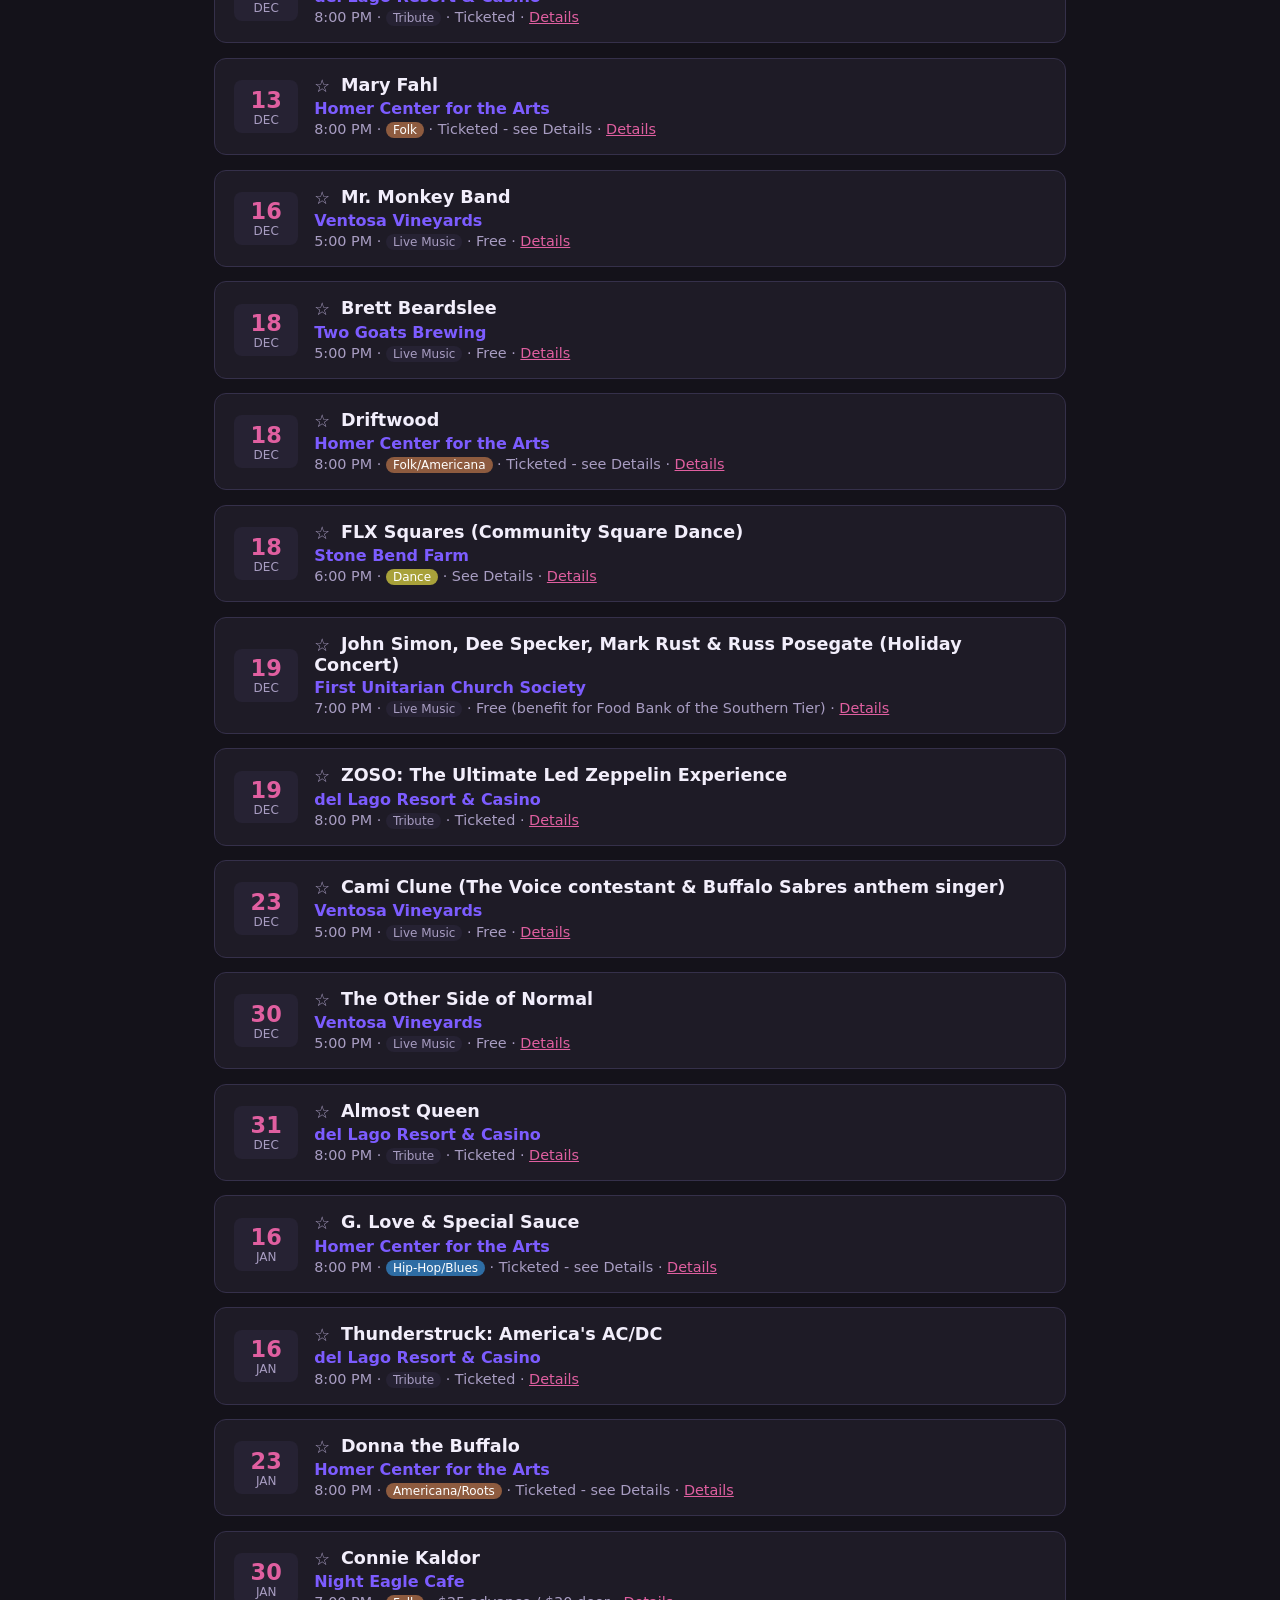
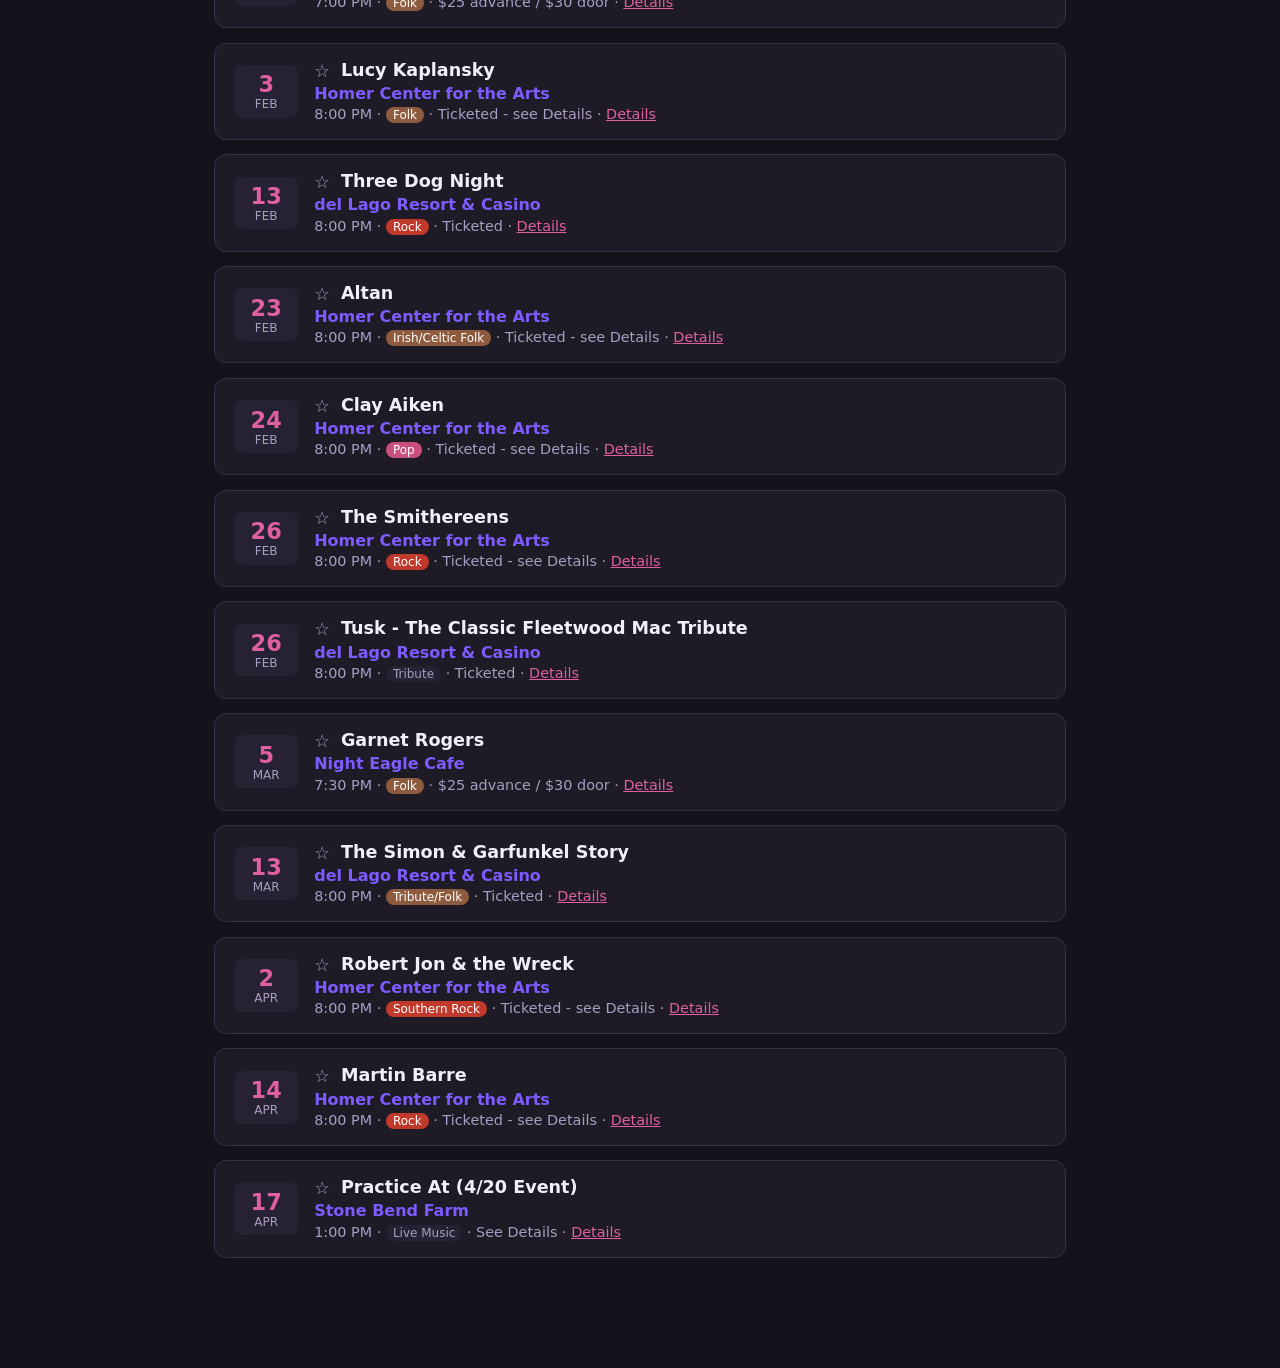
==== commit c78eb140: "Offer a 'search for new shows' prompt when the local app opens Co-Authored-By: Claude Sonnet 5.5 <no" ====
--- a/index.html
+++ b/index.html
@@ -19,6 +19,13 @@
   </header>
 
   <main>
+    <div id="searchBanner" class="search-banner hidden">
+      <span>Search for new shows now?</span>
+      <button id="searchBannerBtn">🔎 Copy search request</button>
+      <button id="searchBannerDismiss">Not now</button>
+      <span id="searchBannerStatus" class="location-status"></span>
+    </div>
+
     <div class="controls">
       <div class="view-toggle">
         <button id="listViewBtn" class="active">List</button>
@@ -104,6 +111,7 @@
       <input id="locationInput" type="text" placeholder="Zip code, town, or address">
       <button id="setLocationBtn">📍 Set Location</button>
       <button id="refreshBtn" title="Reload shows.json and venues.json">🔄 Refresh</button>
+      <button id="checkNewShowsBtn" title="Copies a ready-made request to paste into a Claude chat, which then searches every venue and followed artist for new shows (local only)">🔎 Check for new shows</button>
       <button id="printBtn" title="Print the current list of shows">🖨 Print</button>
       <button id="shareBtn" title="Share this app">🔗 Share</button>
       <button id="manageToggleBtn">⚙ Manage</button>
--- a/style.css
+++ b/style.css
@@ -54,6 +54,38 @@
   margin-bottom: 1.5rem;
 }
 
+.search-banner {
+  display: flex;
+  flex-wrap: wrap;
+  align-items: center;
+  gap: 0.75rem;
+  margin-bottom: 1.5rem;
+  padding: 0.7rem 1rem;
+  border: 1px solid #e53935;
+  border-radius: 8px;
+  background: var(--panel);
+}
+
+.search-banner.hidden {
+  display: none;
+}
+
+.search-banner button {
+  padding: 0.5rem 0.9rem;
+  border-radius: 8px;
+  border: 1px solid var(--border);
+  background: var(--panel);
+  color: white;
+  cursor: pointer;
+  font-size: 0.85rem;
+}
+
+@media print {
+  .search-banner {
+    display: none;
+  }
+}
+
 #search {
   flex: 1;
   min-width: 180px;
@@ -347,6 +379,7 @@
 #refreshBtn,
 #printBtn,
 #shareBtn,
+#checkNewShowsBtn,
 #manageToggleBtn,
 #pageHitsLink {
   padding: 0.5rem 0.9rem;
@@ -371,6 +404,7 @@
    red outline marks what the live site doesn't have. */
 #addVenueToggleBtn,
 #addBandToggleBtn,
+#checkNewShowsBtn,
 #manageToggleBtn,
 #pageHitsLink {
   border-color: #e53935;
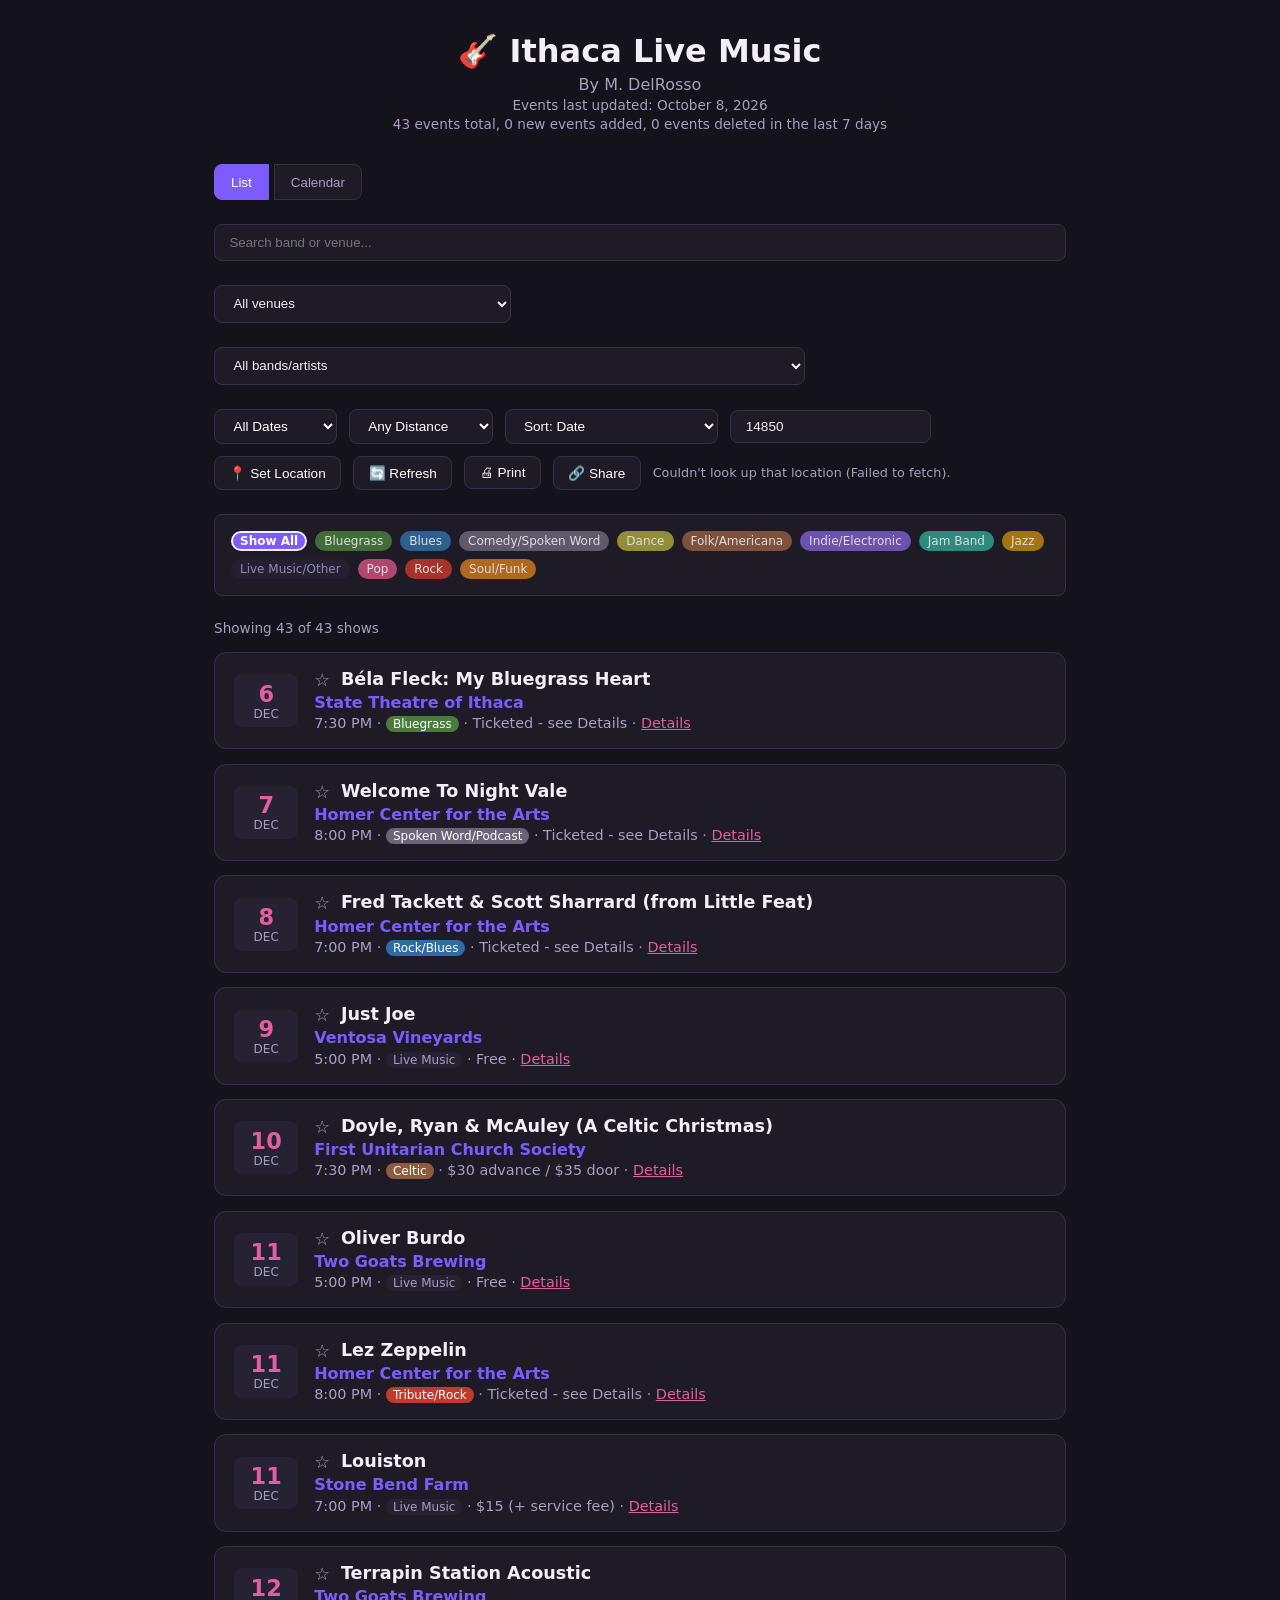
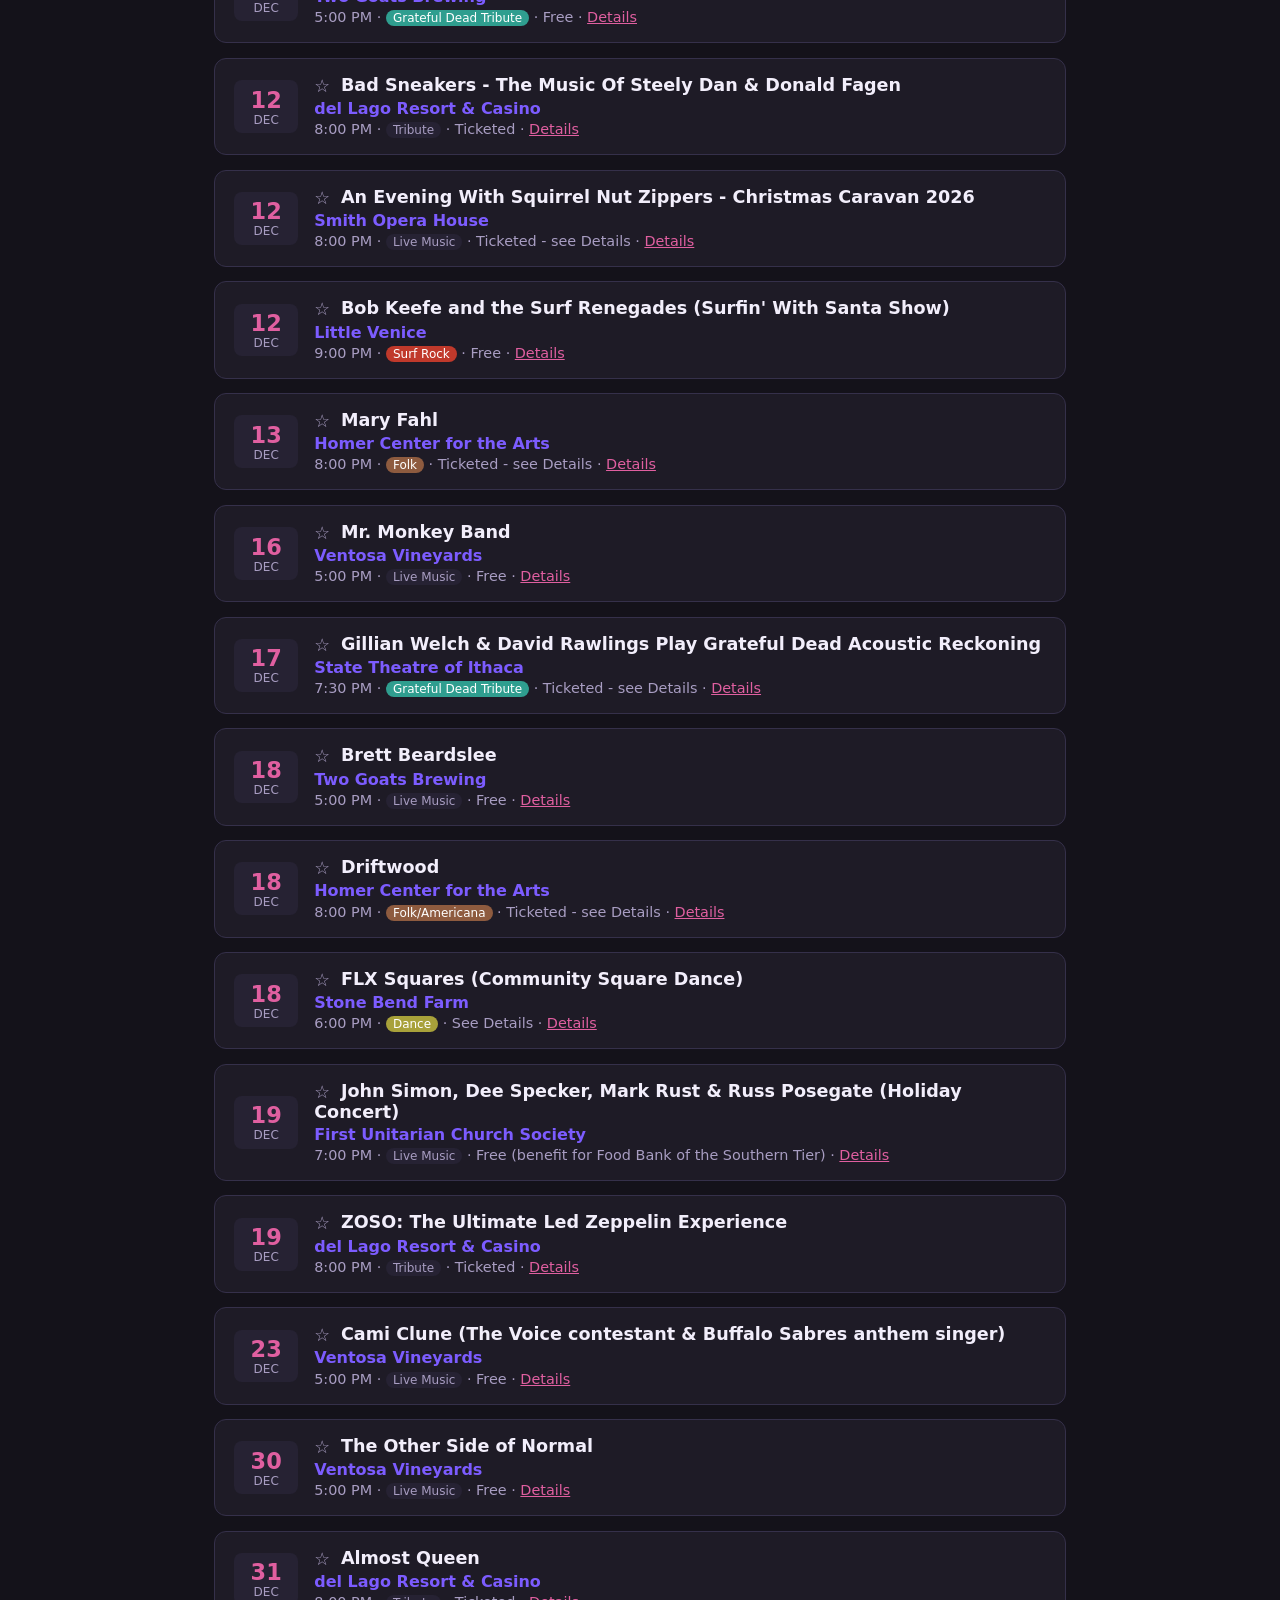
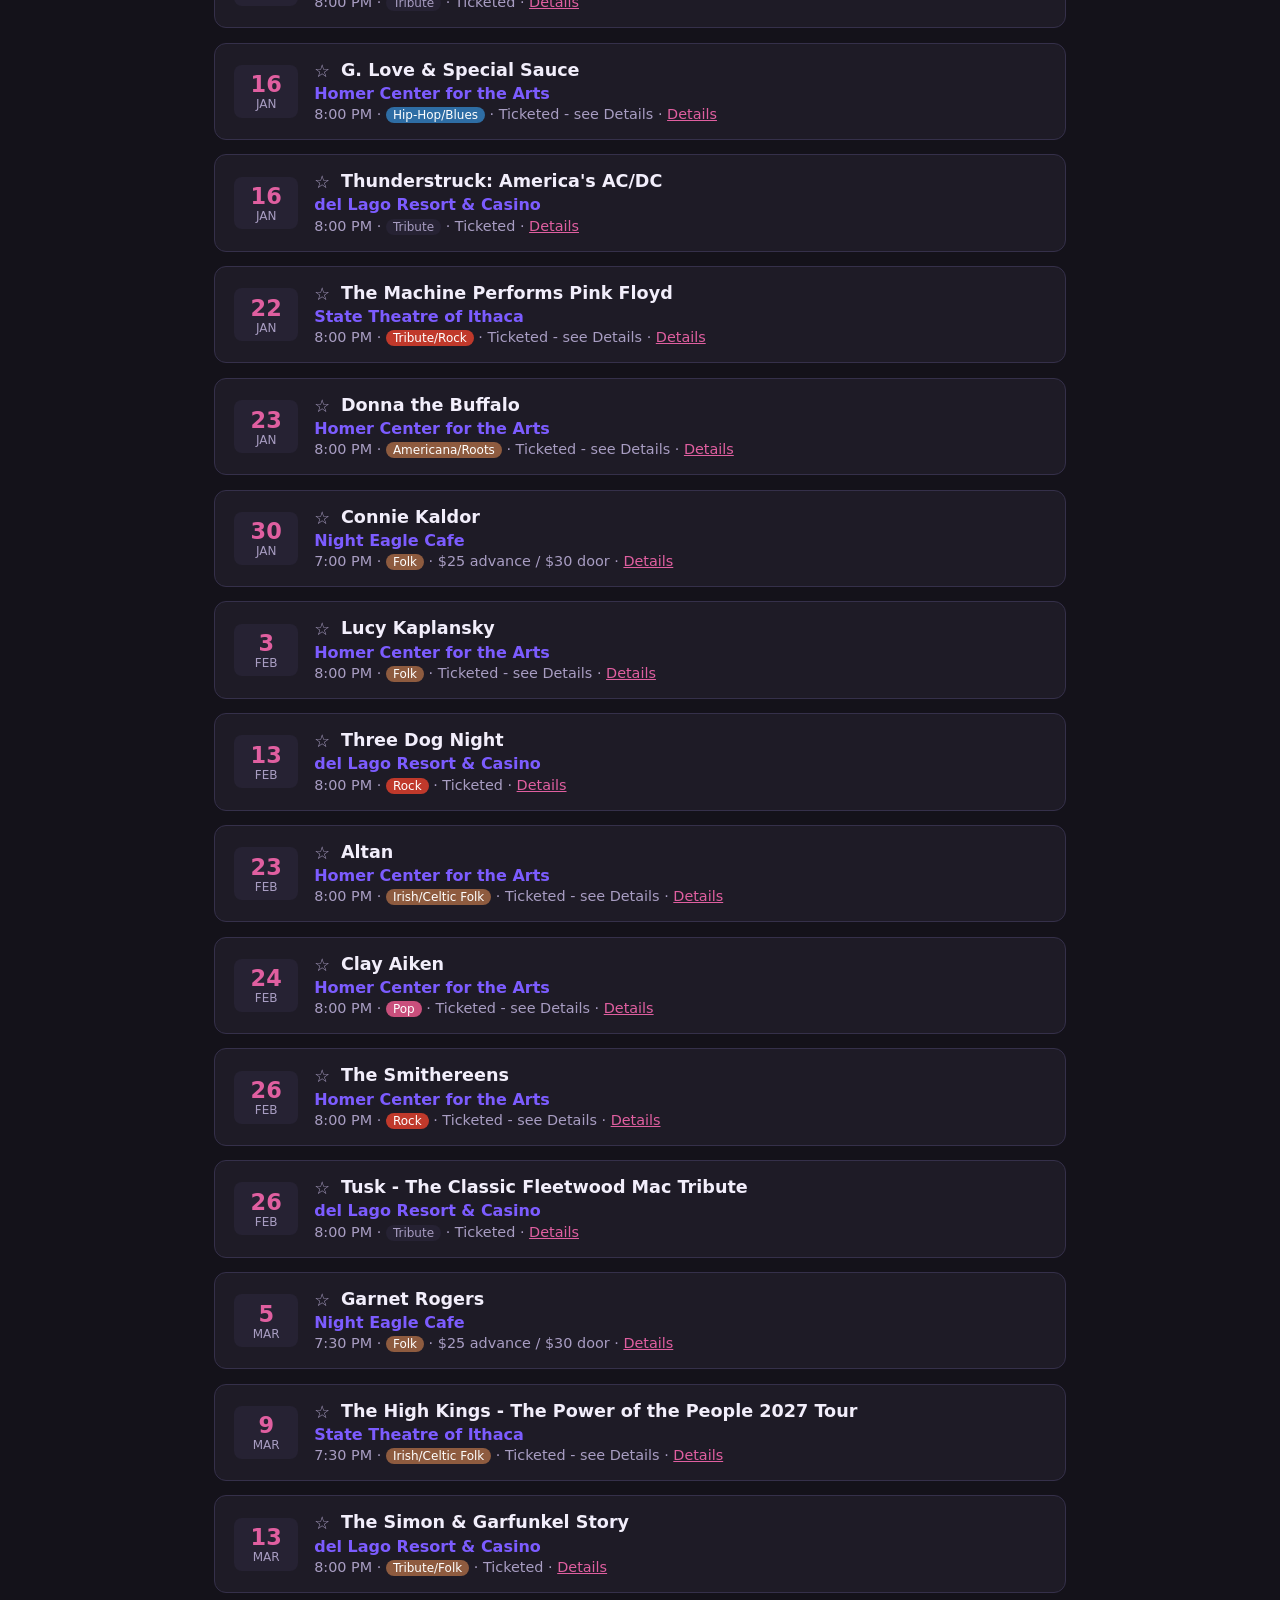
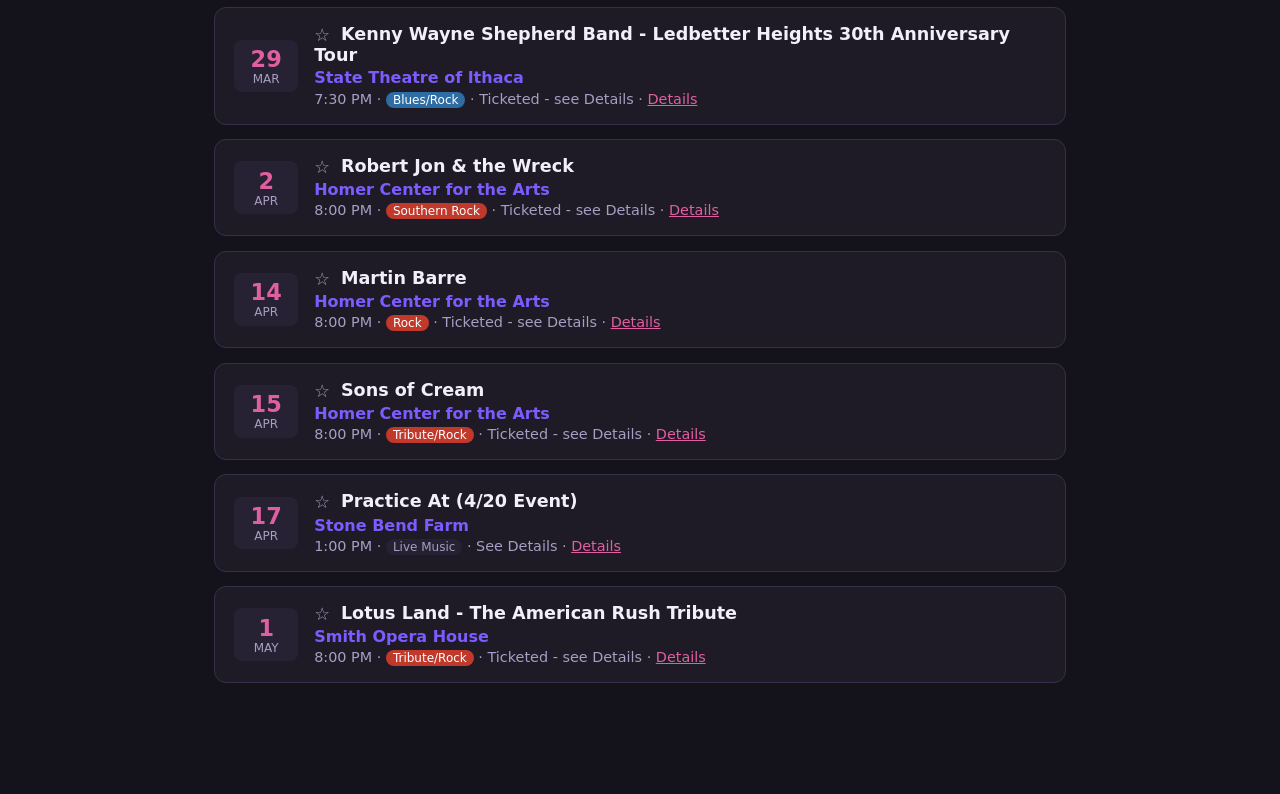
==== commit 0d87b2be: "Add robots meta tags to discourage indexing and scraping Co-Authored-By: Claude Sonnet 5.5 <noreply@" ====
--- a/index.html
+++ b/index.html
@@ -3,6 +3,9 @@
 <head>
   <meta charset="UTF-8">
   <meta name="viewport" content="width=device-width, initial-scale=1.0">
+  <meta name="robots" content="noindex, nofollow, noarchive, noai, noimageai">
+  <meta name="googlebot" content="noindex, nofollow, noarchive">
+  <meta name="bingbot" content="noindex, nofollow, noarchive">
   <title>Ithaca Live Music</title>
   <link rel="stylesheet" href="style.css">
   <link rel="manifest" href="manifest.json">
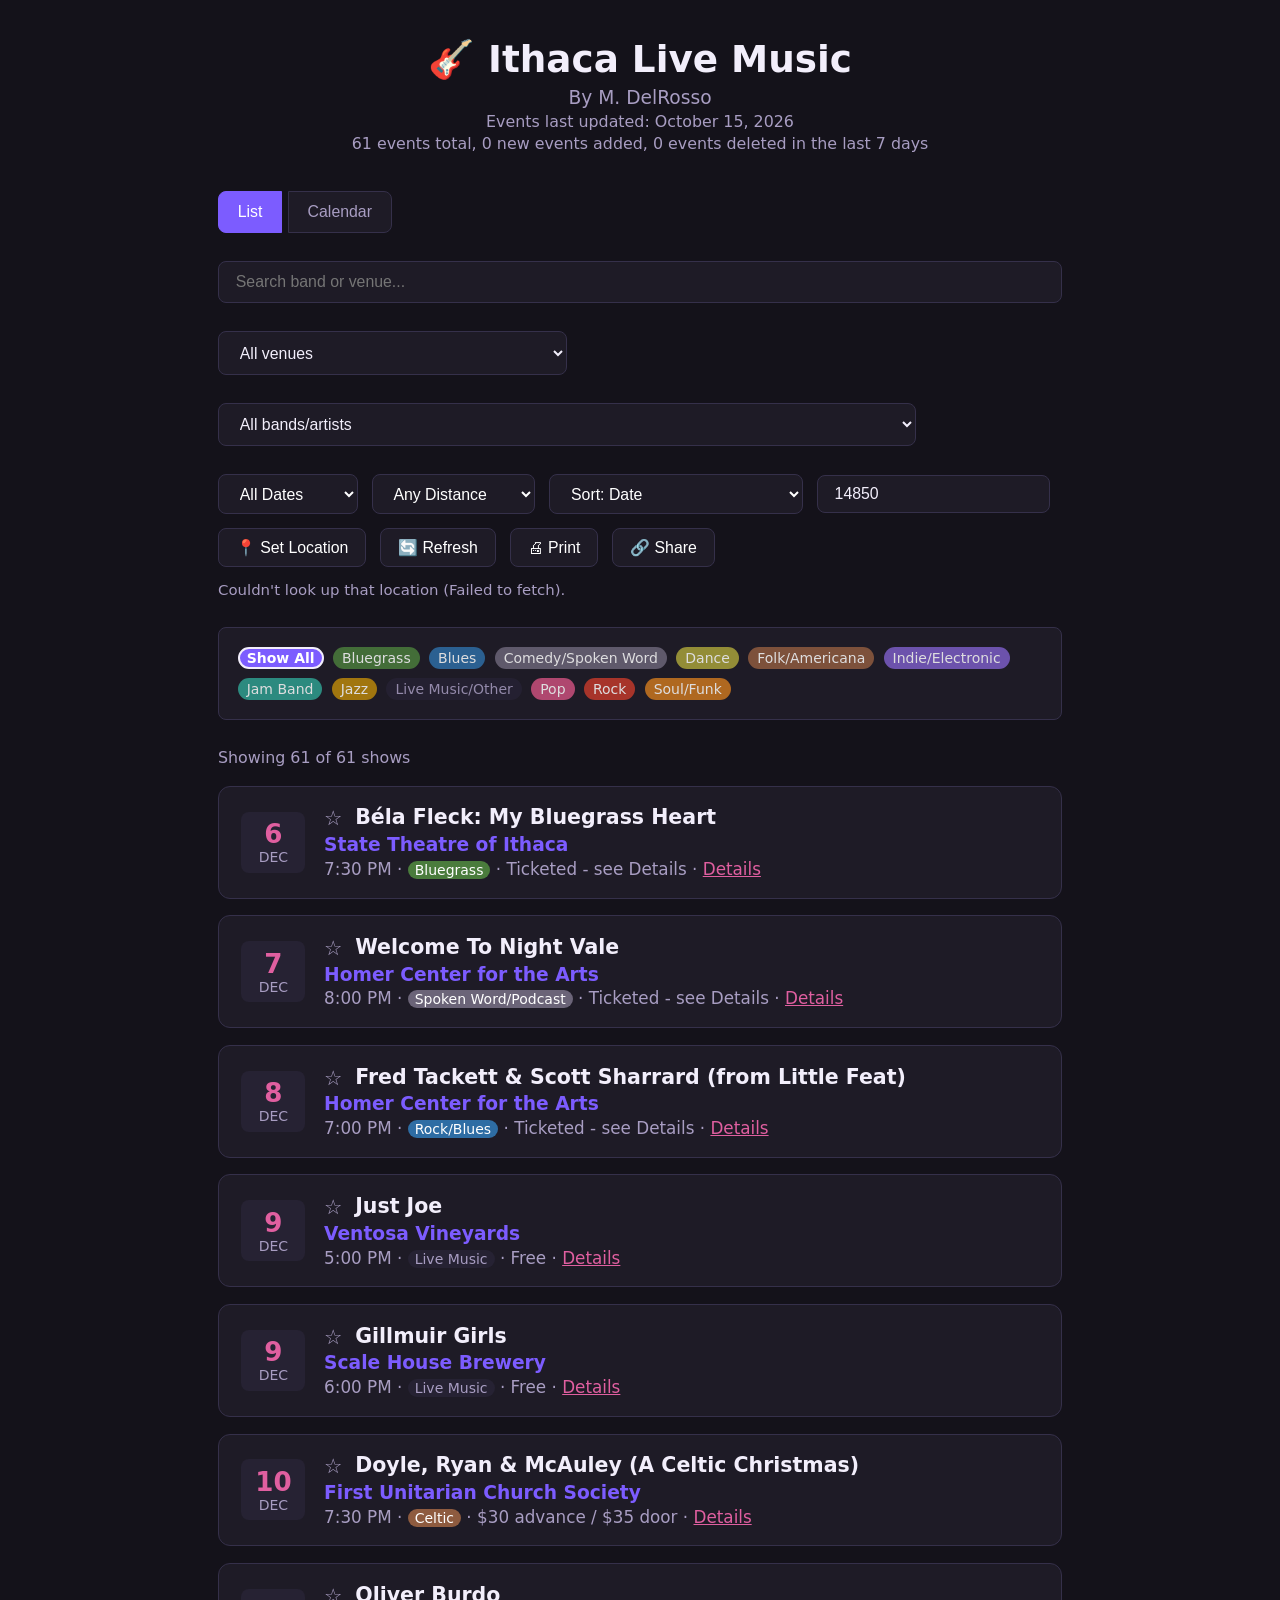
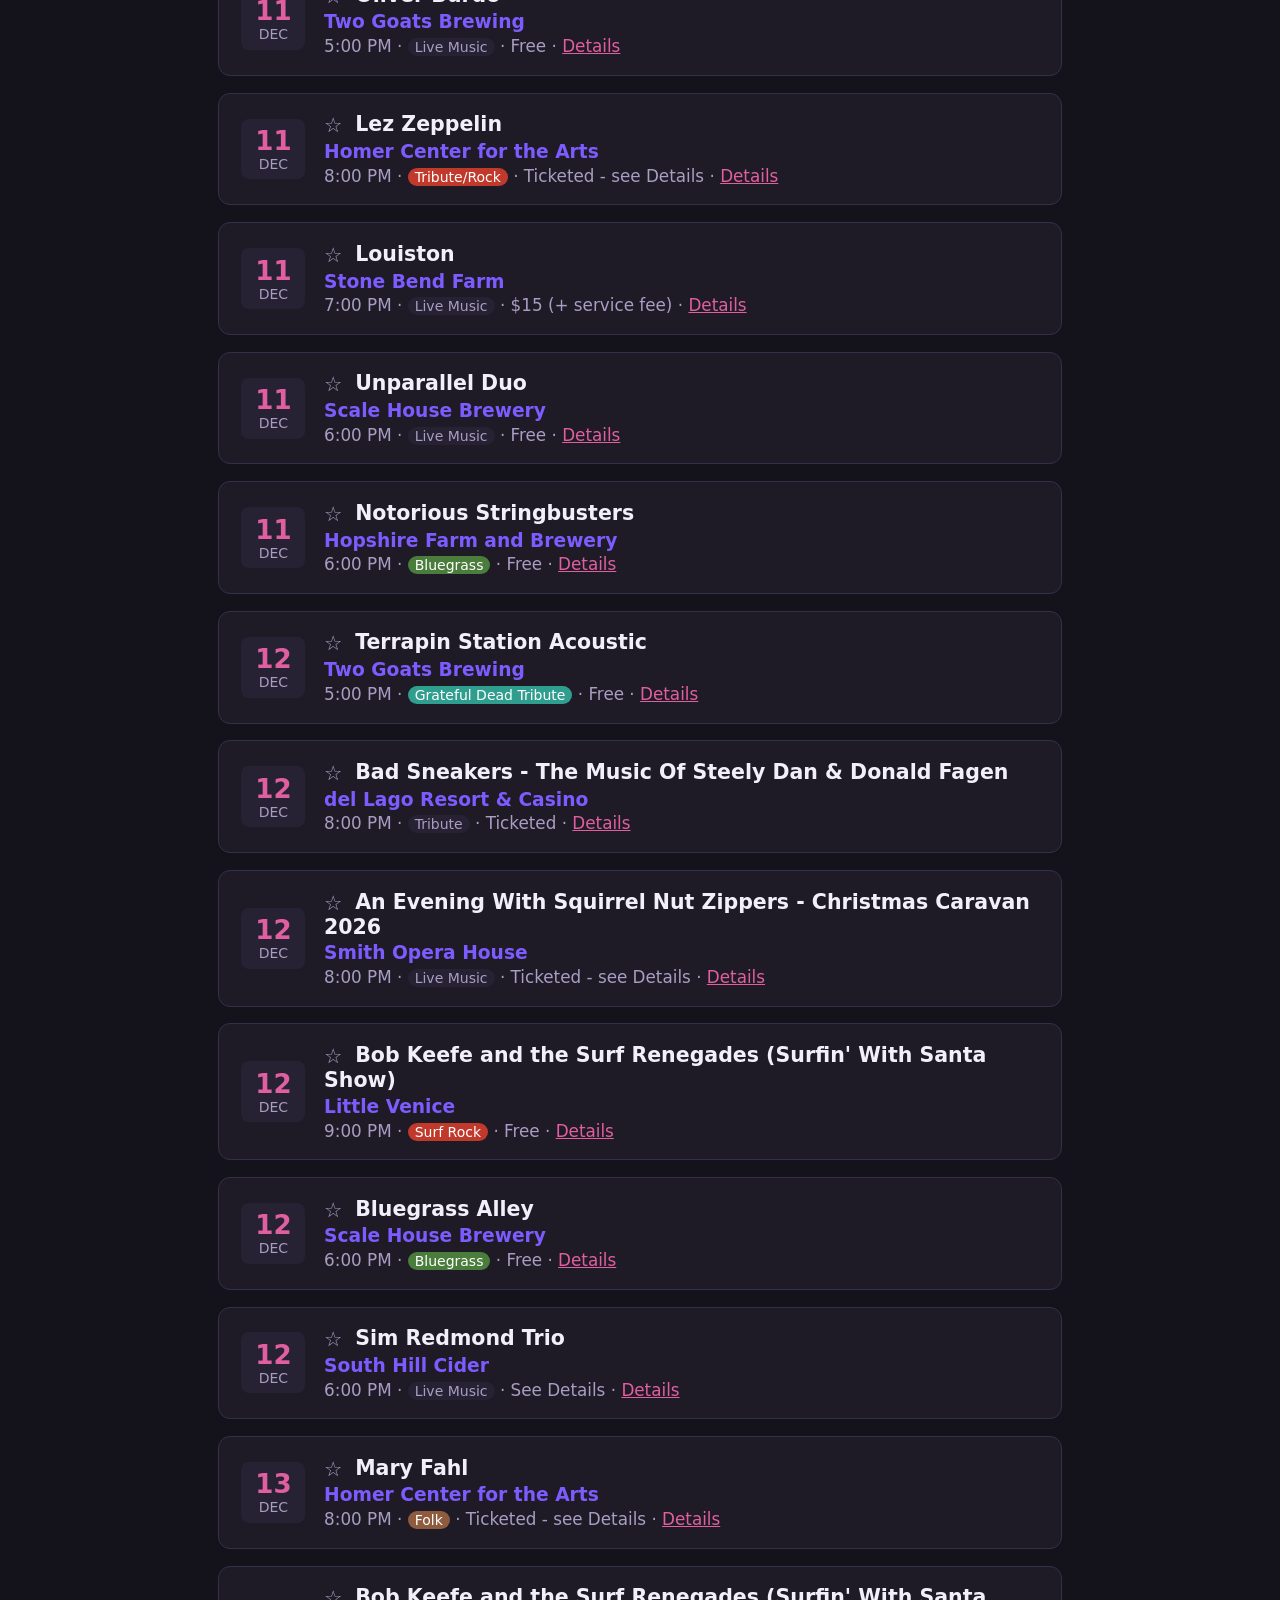
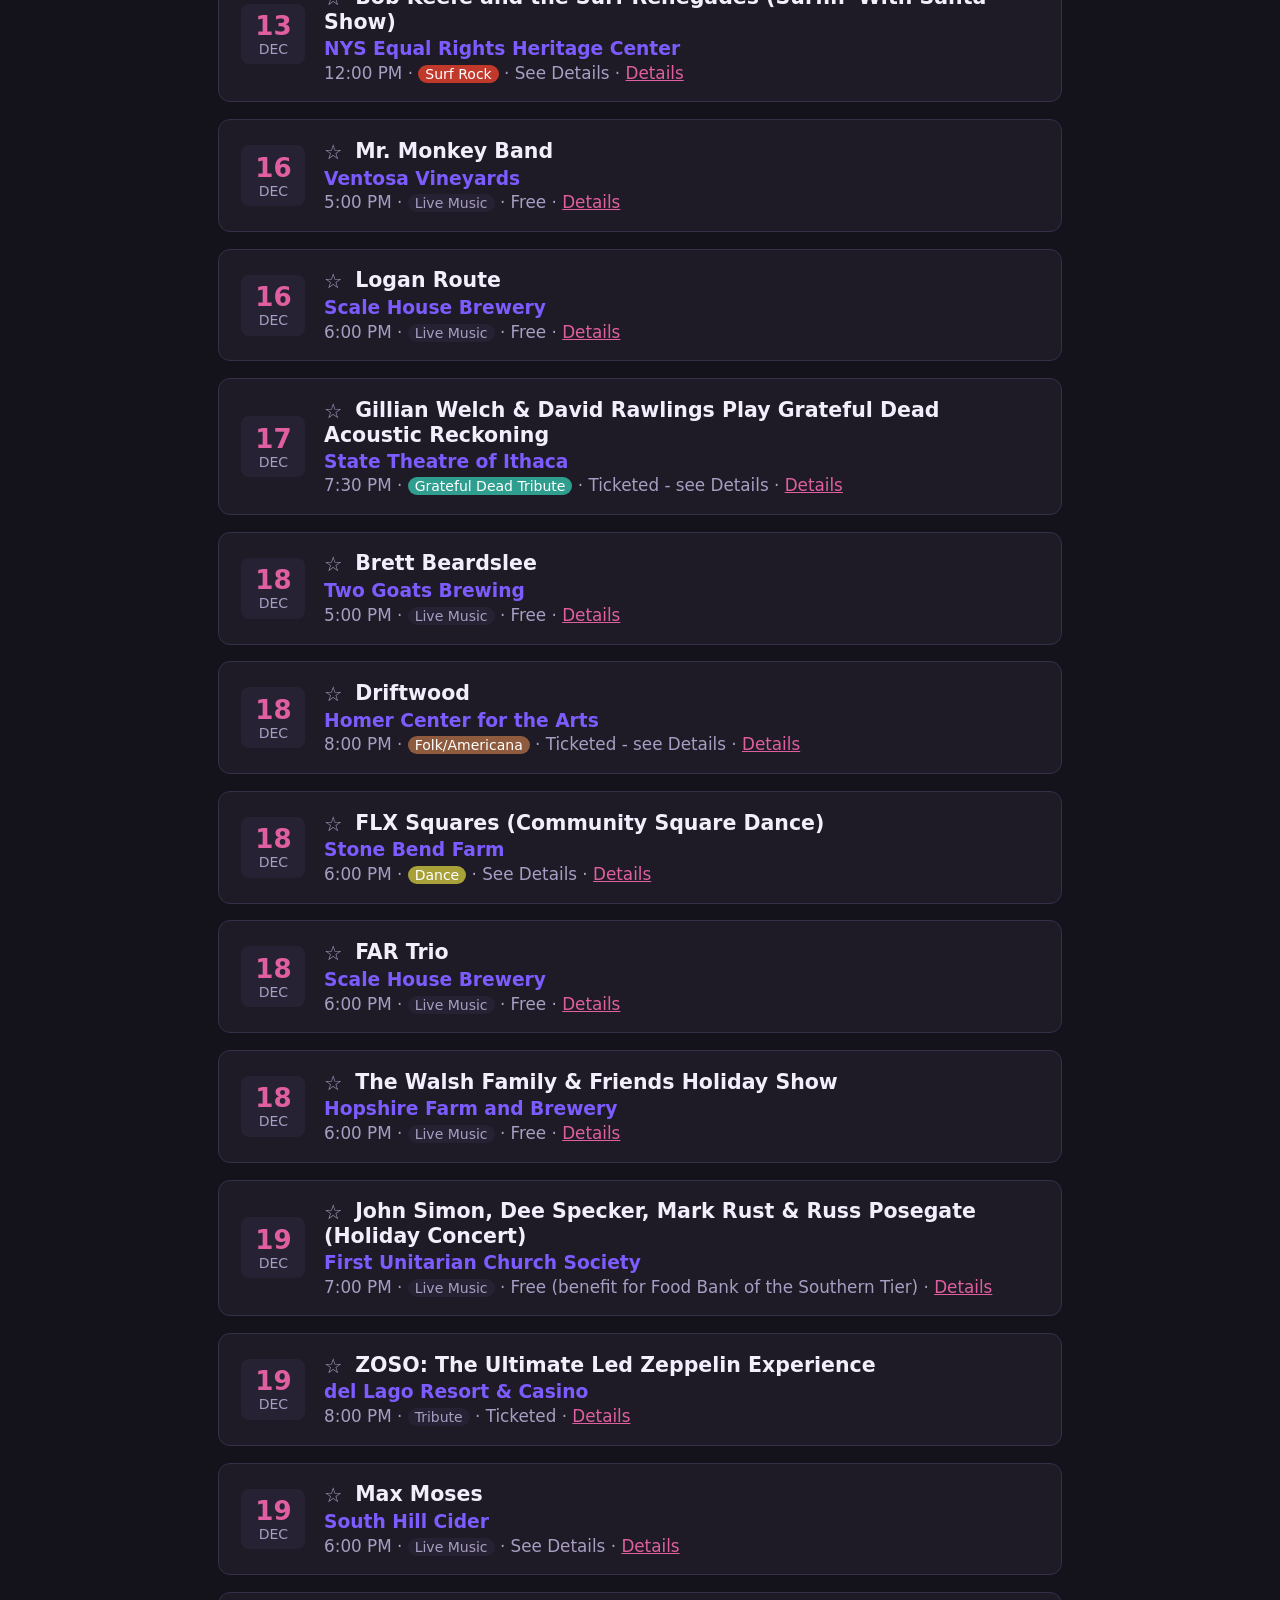
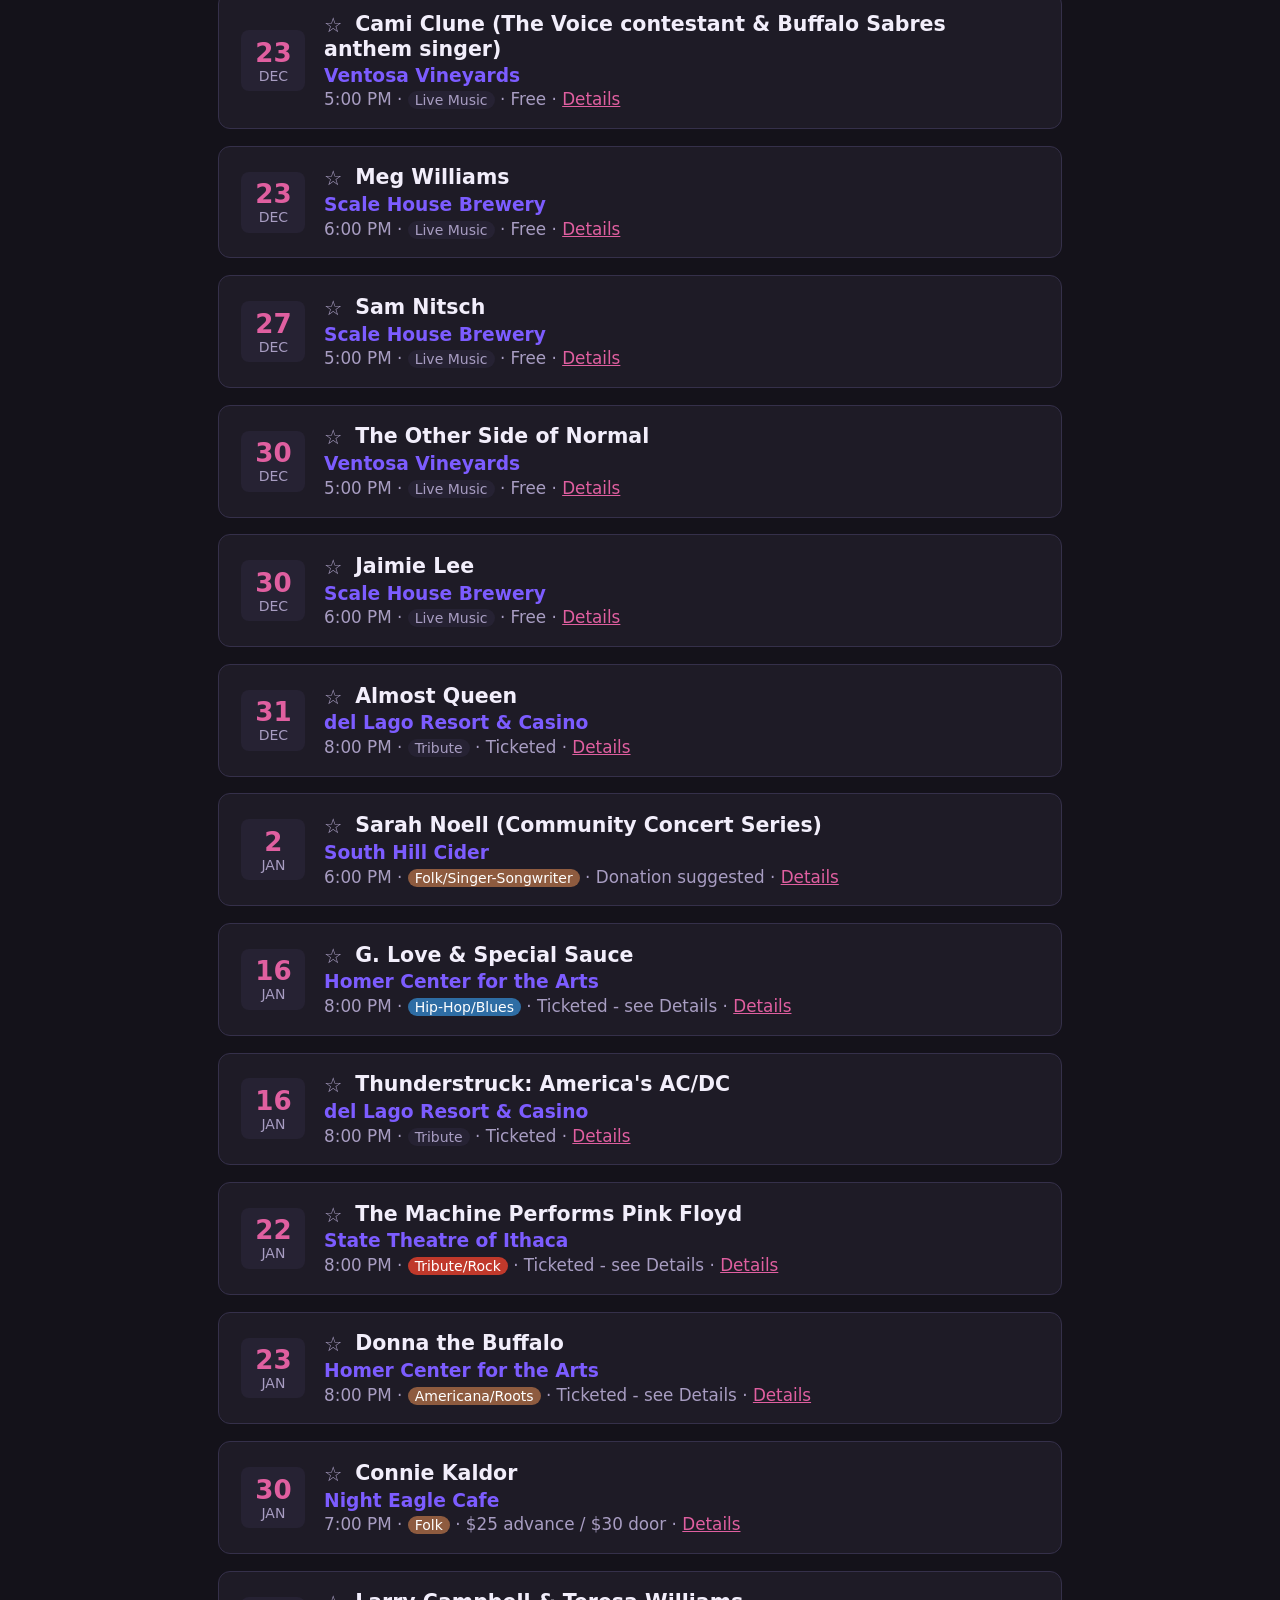
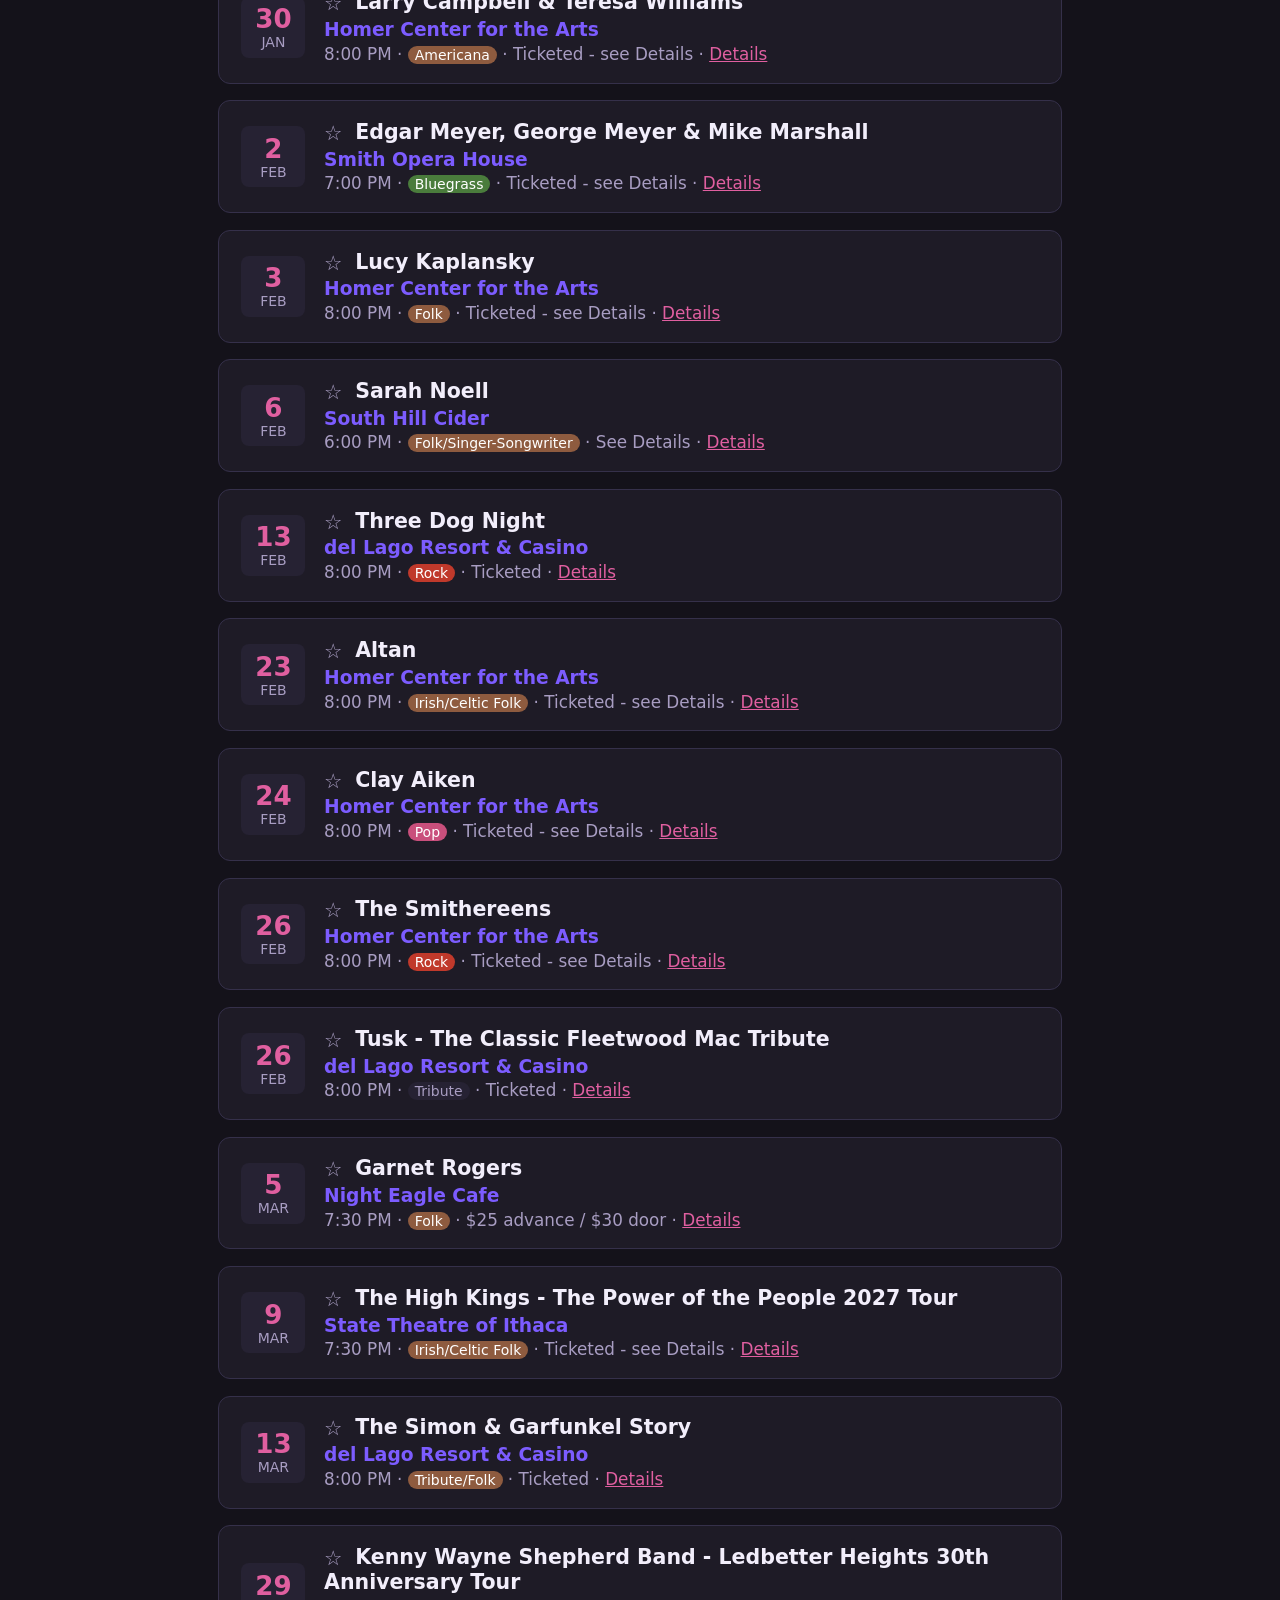
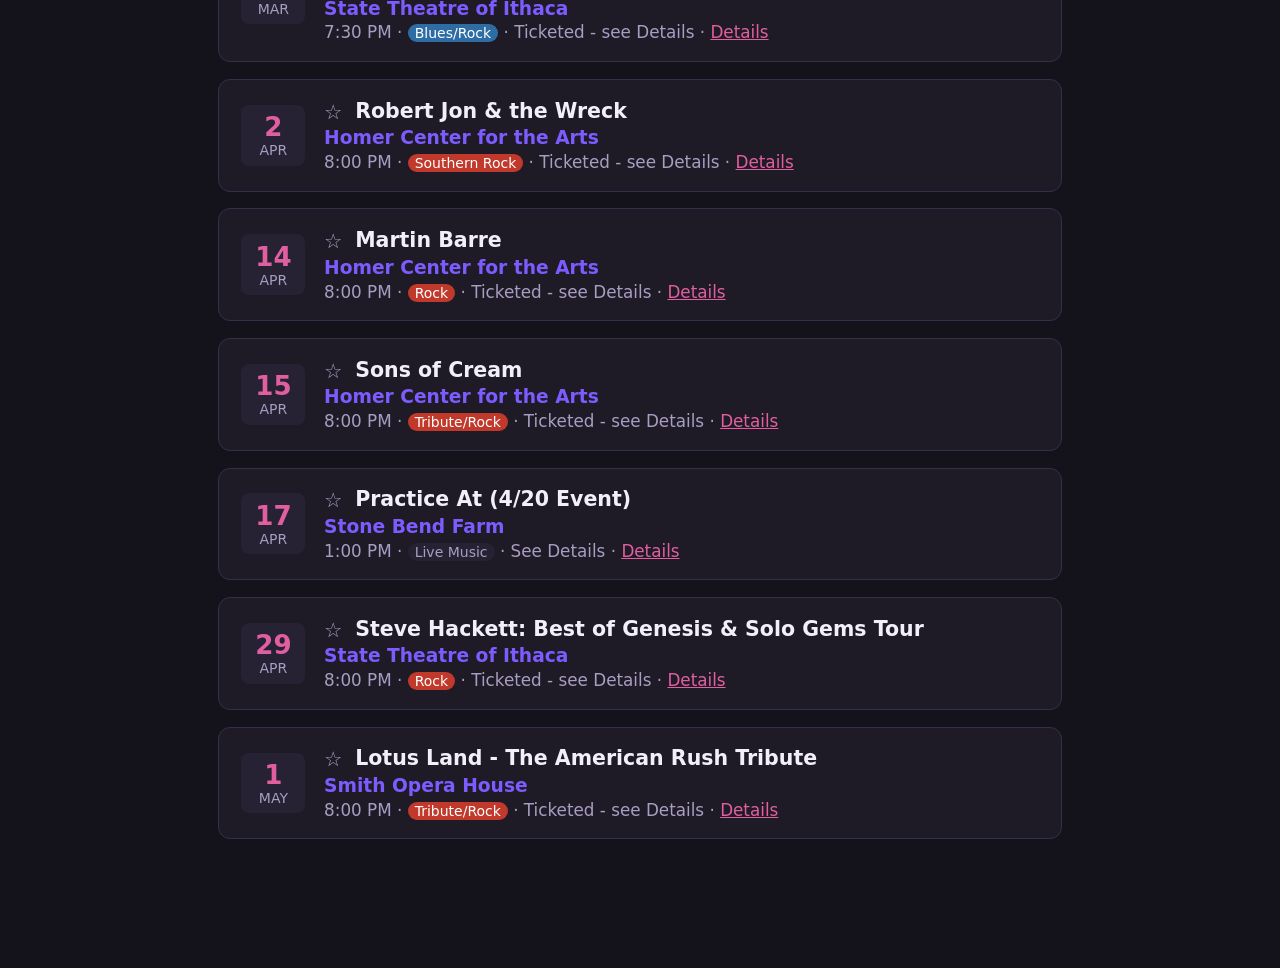
==== commit 2de6bbf8: "Add Sort: Distance (nearest first) to the sort dropdown Co-Authored-By: Claude Sonnet 5.5 <noreply@a" ====
--- a/index.html
+++ b/index.html
@@ -110,6 +110,7 @@
       <select id="sortBy">
         <option value="date">Sort: Date</option>
         <option value="band">Sort: Performer/Artist (A-Z)</option>
+        <option value="distance">Sort: Distance (nearest first)</option>
       </select>
       <input id="locationInput" type="text" placeholder="Zip code, town, or address">
       <button id="setLocationBtn">📍 Set Location</button>
--- a/style.css
+++ b/style.css
@@ -13,6 +13,21 @@
   box-sizing: border-box;
 }
 
+/* Every size below is in rem, so this sets the whole app's text size: 14pt (about 2pt larger
+   than the browser default of 12pt). The print stylesheet sets its own html font-size. */
+html {
+  font-size: 14pt;
+}
+
+/* Form controls ignore the page font size by default, so give the ones without their own size
+   a rem size too (rules with their own font-size still win). */
+input,
+select,
+button,
+textarea {
+  font-size: 0.85rem;
+}
+
 body {
   margin: 0;
   font-family: "Segoe UI", system-ui, sans-serif;
